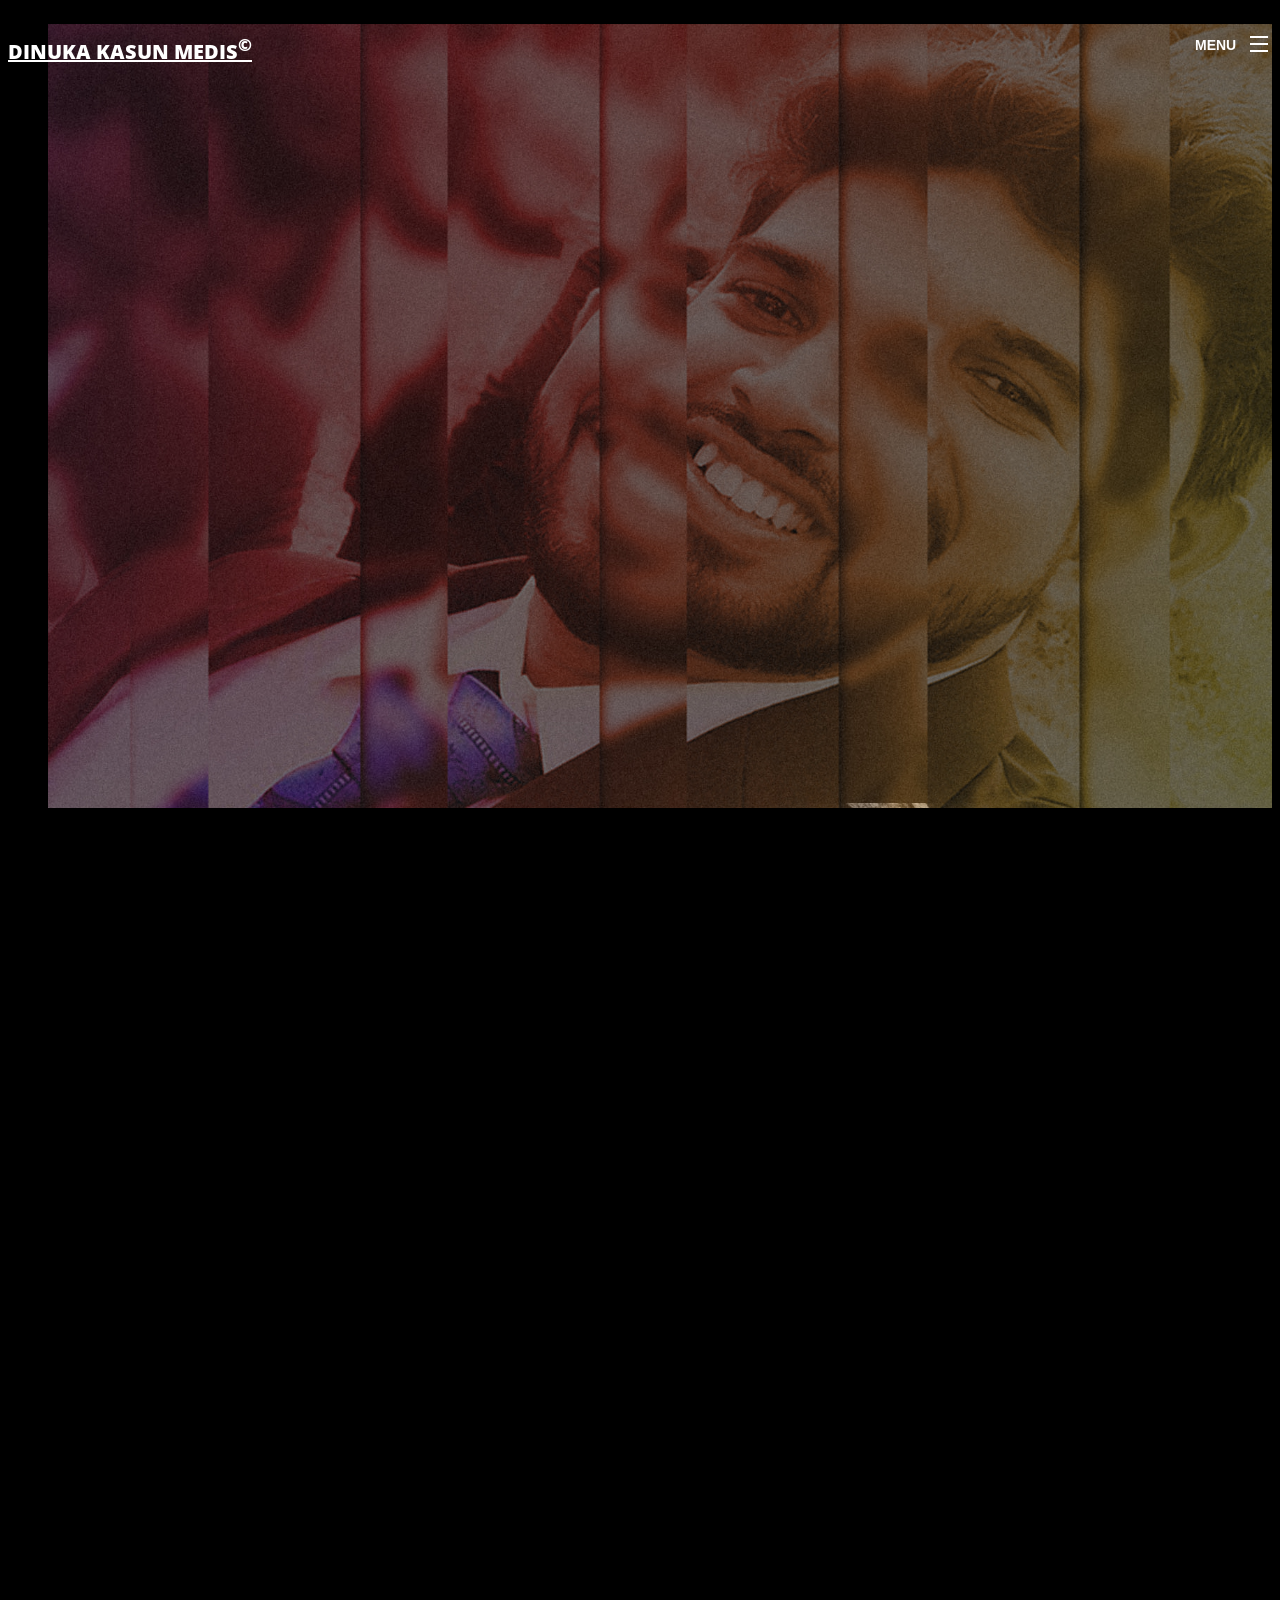
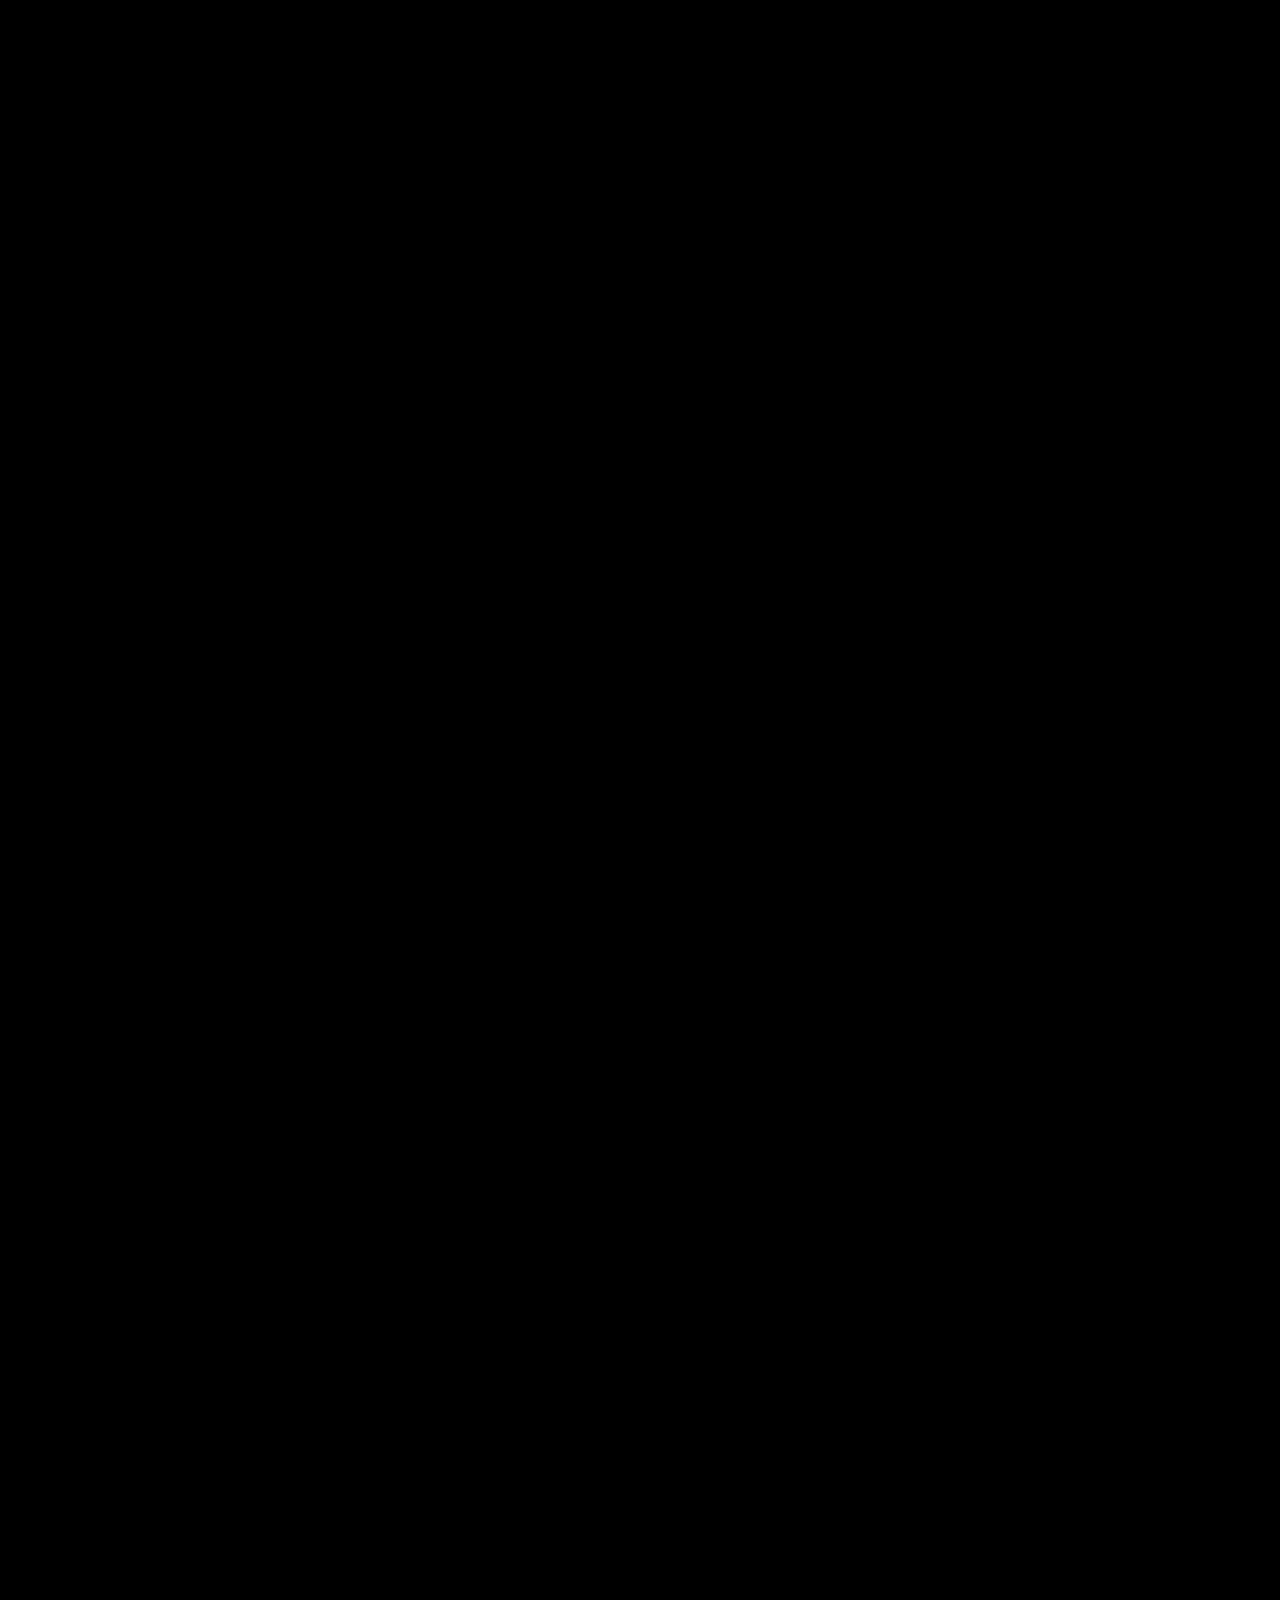
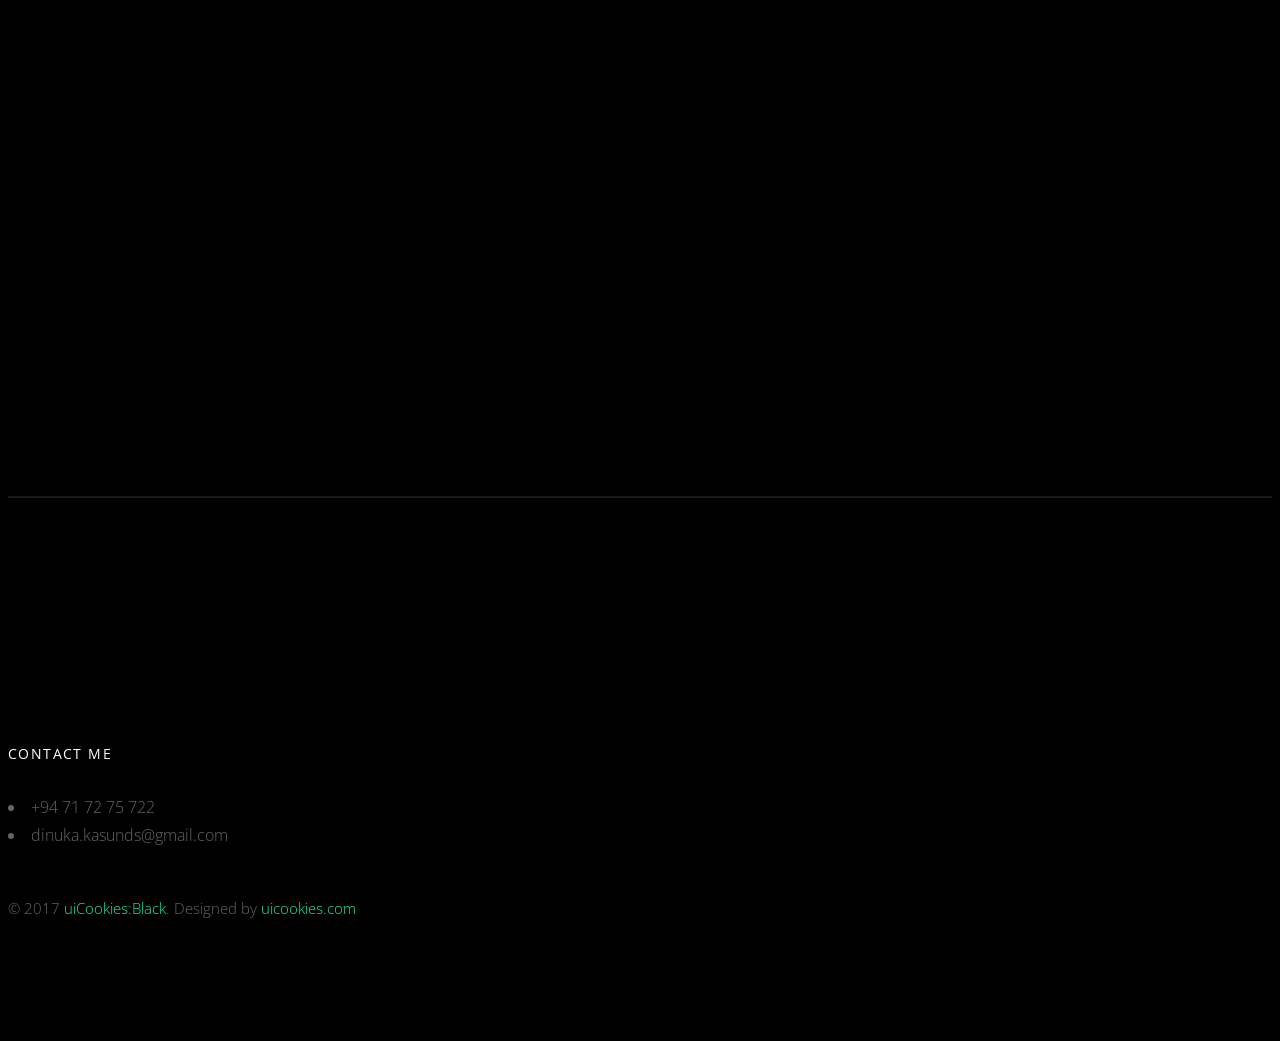
==== index.html @ a5e2e752 "init my personal web" ====
<!DOCTYPE html>

<html lang="en">
  <head>
    <meta charset="utf-8">
    <meta name="viewport" content="width=device-width, initial-scale=1">
    <title>uiCookies:Black &mdash; Free Bootstrap Theme, Free Responsive Bootstrap Website Template</title>
    <meta name="description" content="Free Bootstrap Theme by uicookies.com">
    <meta name="keywords" content="free website templates, free bootstrap themes, free template, free bootstrap, free website template">
    
    <link href="https://fonts.googleapis.com/css?family=Open+Sans:300,400" rel="stylesheet">
    <link rel="stylesheet" href="css/styles-merged.css">
    <link rel="stylesheet" href="css/style.min.css">
    <link rel="stylesheet" href="css/custom.css">

    <!--[if lt IE 9]>
      <script src="js/vendor/html5shiv.min.js"></script>
      <script src="js/vendor/respond.min.js"></script>
    <![endif]-->
  </head>
  <body>

  <!-- START: header -->
  
  <div class="probootstrap-loader"></div>

  <header role="banner" class="probootstrap-header">
    <div class="container">
        <a href="index.html" class="probootstrap-logo">DINUKA KASUN MEDIS<sup>©</sup></a>
        
        <a href="#" class="probootstrap-burger-menu visible-xs" ><i>Menu</i></a>
        <div class="mobile-menu-overlay"></div>

        <nav role="navigation" class="probootstrap-nav hidden-xs">
          <ul class="probootstrap-main-nav">
          </ul>
          <ul class="probootstrap-right-nav hidden-xs">
            <li><a href="https://www.linkedin.com/in/dinuka-kasun-medis/"><i class="icon-linkedin"></i></a></li>
            <li><a href="https://www.github.com/dinuka-kasun-medis/"><i class="icon-github"></i></a></li>
            <li><a href="https://stackoverflow.com/users/5794787/dinuka-kasun-medis"><i class="icon-stackoverflow"></i></a></li>
            <li><a href="https://twitter.com/dinuka_kasun"><i class="icon-twitter"></i></a></li>
            <li><a href="https://www.youtube.com/channel/UC24WCTBBl_tl7x002fzRTzw?view_as=subscriber"><i class="icon-youtube"></i></a></li>
            <li><a href="https://www.facebook.com/dinuka.kasun.medis"><i class="icon-facebook2"></i></a></li>
            <li><a href="https://www.instagram.com/dinukakasunmedis/"><i class="icon-instagram2"></i></a></li>
          </ul>
          <!-- <div class="extra-text visible-xs"> 
            <a href="#" class="probootstrap-burger-menu"><i>Menu</i></a>
            <h5>Address</h5>
            <p>198 West 21th Street, Suite 721 New York NY 10016</p>
            <h5>Connect</h5>
            <ul class="social-buttons">
              <li><a href="#"><i class="icon-twitter"></i></a></li>
              <li><a href="#"><i class="icon-facebook2"></i></a></li>
              <li><a href="#"><i class="icon-instagram2"></i></a></li>
            </ul>
          </div> -->
        </nav>
    </div>
  </header>
  <!-- END: header -->
  <section class="probootstrap-slider flexslider">
    <ul class="slides">
      <li style="background-image: url(img/slider_3.jpg);">
        <div class="container">
          <div class="row">
            <div class="col-md-12 text-center">
              <div class="slides-text probootstrap-animate">
                <h2>Dinuka Kasun Medis</h2>
                <h4>Simple | Smart | Programmer | Developer | Fast Learner | Tech Lover | Designer | Mobile Photographer | Video Editor</h4>
              </div>
            </div>
          </div>
        </div>
      </li>
    </ul>
  </section>
  <!-- END: slider  -->

  <section class="probootstrap-section">
    <div class="container">
      <div class="row">
        <div class="col-md-4">
          <div class="service left-icon probootstrap-animate">

            <div class="icon">
              <i class="icon-laptop3"></i>
            </div>
            <div class="text">
              <h3 class="heading">Web Developer </h3>
              <p>Angular | PHP | Django </p>
              <!-- <p><a href="single-page.html">Learn more</a></p> -->
            </div>

          </div>
        </div>
        <div class="col-md-4">
          <div class="service left-icon probootstrap-animate">
            <div class="icon">
              <i class="icon-video"></i>
            </div>
            <div class="text">
              <h3 class="heading">Video Content Creator</h3>
              <p>YouTube content creator</p>
              <!-- <p><a href="single-page.html">Learn more</a></p> -->
            </div>
          </div>
        </div>
        <div class="col-md-4">
          <div class="service left-icon probootstrap-animate">
            <div class="icon">
              <i class="icon-code"></i>
            </div>
            <div class="text">
              <h3 class="heading">JAVA Programmer</h3>
              <p><h5>INSTITUTE OF JAVA AND SOFTWARE ENGINEERING, PANADURA (2016)</h5>
                <h5>Associate JAVA Developer (OCPJP) (USA)</h5></p>
              <!-- <p><a href="single-page.html">Learn more</a></p> -->
            </div>
          </div>
        </div>
      </div>
    </div>
  </section>
  <!-- END section -->

  <div class="probootstrap-section">
    <div class="container">
      <div class="row">
        <div class="col-md-6 probootstrap-animate" data-animate-effect="fadeInLeft">

          <div class="panel-group probootstrap-panel" id="accordion" role="tablist" aria-multiselectable="true">
            <div class="panel panel-default">
              <div class="panel-heading" role="tab" id="headingOne">
                <h3 class="panel-title">
                  <a role="button" data-toggle="collapse" data-parent="#accordion" href="#collapseOne" aria-expanded="true" aria-controls="collapseOne">

                    Educational Qualifications
                  </a>
                </h3>
              </div>
              <div id="collapseOne" class="panel-collapse collapse in" role="tabpanel" aria-labelledby="headingOne">
                <div class="panel-body">
                  <p>
                    <h3>UNIVERSITY OF COLOMBO SCHOOL OF COMPUTING</h3>
                    <h5>UNDERGRADUATE BACHELOR OF SCIENCE IN COMPUTER SCIENCE</h5>
                    <h6>Expected Graduation Year - 2019</h6>
                    </br>

                    <h3>D.S. SENANAYAKE COLLEGE COLOMBO 07</h3>
                    <h5>GCE ADVANCED LEVEL 2015 Physical Science Stream</h5>
                    <h6>Colombo District - 2B 1C</h6>
                    </br>
                  </p>

                  
                </div>
              </div>
            </div>
            <div class="panel panel-default">
              <div class="panel-heading" role="tab" id="headingTwo">
                <h3 class="panel-title">
                  <a class="collapsed" role="button" data-toggle="collapse" data-parent="#accordion" href="#collapseTwo" aria-expanded="false" aria-controls="collapseTwo">
                      Profesional Qualifications
                  </a>
                </h3>
              </div>
              <div id="collapseTwo" class="panel-collapse collapse" role="tabpanel" aria-labelledby="headingTwo">
                <div class="panel-body">
                    <p>
                        <h3>INSTITUTE OF JAVA AND SOFTWARE ENGINEERING, PANADURA (2016)</h3>
                        <h5>Associate JAVA Developer (OCPJP) (USA)</h5>
                        <h6></h6>
                        </br>
    
                        <h3>INSTITUTE OF HUMAN RESOURCES ADVANCEMENT</h3>
                        <h5>UNIVERSITY OF COLOMBO (2016)</h5>
                        <h6>Certificate Course in Spoken English </h6>
                        </br>
                      </p>
                  
                </div>
              </div>
            </div>
            <div class="panel panel-default">
              <div class="panel-heading" role="tab" id="headingThree">
                <h3 class="panel-title">
                  <a class="collapsed" role="button" data-toggle="collapse" data-parent="#accordion" href="#collapseThree" aria-expanded="false" aria-controls="collapseThree">
                    Work Experince
                  </a>
                </h3>
              </div>
              <div id="collapseThree" class="panel-collapse collapse" role="tabpanel" aria-labelledby="headingThree">
                <div class="panel-body">
                  <p>
                      <h3>SOFTWARE ENGINEER INTERN</h3>
                      <h5>Lanka Solution(pvt)ltd</h5>
                      <h6>From August 2019  to  February 2020</h6>
                      </br>
                       
                    </p>
                </div>
              </div>
            </div>
          </div>
          <!-- END panel-group -->
        </div>
        <div class="col-md-6 probootstrap-animate" data-animate-effect="fadeInRight">

          <figure>
            <div class="probootstrap-video">
              <img src="img/slider_2.jpg" alt="dinuka kasun medis" class="img-responsive img-border">
            </div>
          </figure>

        </div>
      </div>
    </div>
  </div>
  <!-- END section -->
  
  
  <div class="container">
    <div class="probootstrap-cta probootstrap-animate">
      <h2 class="mb20">For more details...</h2>
      <p>Here is my LinkedIn profile.</p>
      <p><a href="https://www.linkedin.com/in/dinuka-kasun-medis/" role="button" class="btn btn-primary">LinkedIn</a></p>
    </div>
  </div>

  <!-- END section cta -->

  <!-- <section class="probootstrap-section">
    <div class="container">
      <div class="row">
        <div class="col-md-12 section-heading probootstrap-animate">
          <h2>The Projects</h2>
        </div>
      </div>
      <div class="row">
        <div class="col-md-4 probootstrap-animate">
          <div class="probootstrap-card">
            <div class="probootstrap-card-media">
              <a href="single-page.html"><img src="img/slider_1.jpg" class="img-responsive img-border" alt="Free HTML5 Template by uicookies.com"></a>
            </div>
            <div class="probootstrap-card-text">
              <h2 class="probootstrap-card-heading mb0">A Clever Bike</h2>
              <p class="category">Design &amp; Model</p>
              <p>Far far away, behind the word mountains, far from the countries Vokalia and Consonantia, there live the blind texts. Separated they live in Bookmarksgrove right at the coast of the Semantics, a large language ocean.</p>
              <p><a href="single-page.html">View details</a></p>
            </div>
          </div>
        </div>
        <div class="col-md-4 probootstrap-animate">
          <div class="probootstrap-card">
            <div class="probootstrap-card-media">
              <a href="single-page.html"><img src="img/slider_2.jpg" class="img-responsive img-border" alt="Free HTML5 Template by uicookies.com"></a>
            </div>
            <div class="probootstrap-card-text">
              <h2 class="probootstrap-card-heading mb0">Sleek Spaker</h2>
              <p class="category">Design</p>
              <p>Far far away, behind the word mountains, far from the countries Vokalia and Consonantia, there live the blind texts. Separated they live in Bookmarksgrove right at the coast of the Semantics, a large language ocean.</p>
              <p><a href="single-page.html">View details</a></p>
            </div>
          </div>
        </div>
        <div class="col-md-4 probootstrap-animate">
          <div class="probootstrap-card">
            <div class="probootstrap-card-media">
              <a href="single-page.html"><img src="img/slider_3.jpg" class="img-responsive img-border" alt="Free HTML5 Template by uicookies.com"></a>
            </div>
            <div class="probootstrap-card-text">
              <h2 class="probootstrap-card-heading mb0">Black Person</h2>
              <p class="category">Photography</p>
              <p>Far far away, behind the word mountains, far from the countries Vokalia and Consonantia, there live the blind texts. Separated they live in Bookmarksgrove right at the coast of the Semantics, a large language ocean.</p>
              <p><a href="single-page.html">View details</a></p>
            </div>
          </div>
        </div>
      </div>
    </div>
  </section> -->
  <!-- END section -->
  

  <footer class="probootstrap-footer probootstrap-bg">
    <div class="container">
      <div class="row mb60">
        <div class="col-md-3">
          <div class="probootstrap-footer-widget">
            <h4 class="heading">Contact Me</h4>
            <li><a href="#"><i class="icon-mobile"></i></a>    +94 71 72 75 722</li>
            <li><a href="dinuka.kasunds@gmail.com"><i class="icon-email"></i></a>    dinuka.kasunds@gmail.com</li>
          </div> 
        </div>
    
      </div>
      <div class="row copyright">
        <div class="col-md-6">
          <div class="probootstrap-footer-widget">
            <p>&copy; 2017 <a href="https://uicookies.com/">uiCookies:Black</a>. Designed by <a href="https://uicookies.com/">uicookies.com</a></p>
          </div>
        </div>
        <div class="col-md-6">
          <div class="probootstrap-footer-widget right">
            <ul class="probootstrap-social">
                <li><a href="https://www.linkedin.com/in/dinuka-kasun-medis/"><i class="icon-linkedin"></i></a></li>
                <li><a href="https://www.github.com/dinuka-kasun-medis/"><i class="icon-github"></i></a></li>
                <li><a href="https://stackoverflow.com/users/5794787/dinuka-kasun-medis"><i class="icon-stackoverflow"></i></a></li>
                <li><a href="https://twitter.com/dinuka_kasun"><i class="icon-twitter"></i></a></li>
                <li><a href="https://www.youtube.com/channel/UC24WCTBBl_tl7x002fzRTzw?view_as=subscriber"><i class="icon-youtube"></i></a></li>
                <li><a href="https://www.facebook.com/dinuka.kasun.medis"><i class="icon-facebook2"></i></a></li>
                <li><a href="https://www.instagram.com/dinukakasunmedis/"><i class="icon-instagram2"></i></a></li>
            </ul>
          </div>
        </div>
      </div>
    </div>
  </footer>

  <div class="gototop js-top">
    <a href="#" class="js-gotop"><i class="icon-chevron-thin-up"></i></a>
  </div>
  <script src="js/scripts.min.js"></script>
  <script src="js/main.min.js"></script>
  <script src="js/custom.js"></script>

  
  </body>
</html>
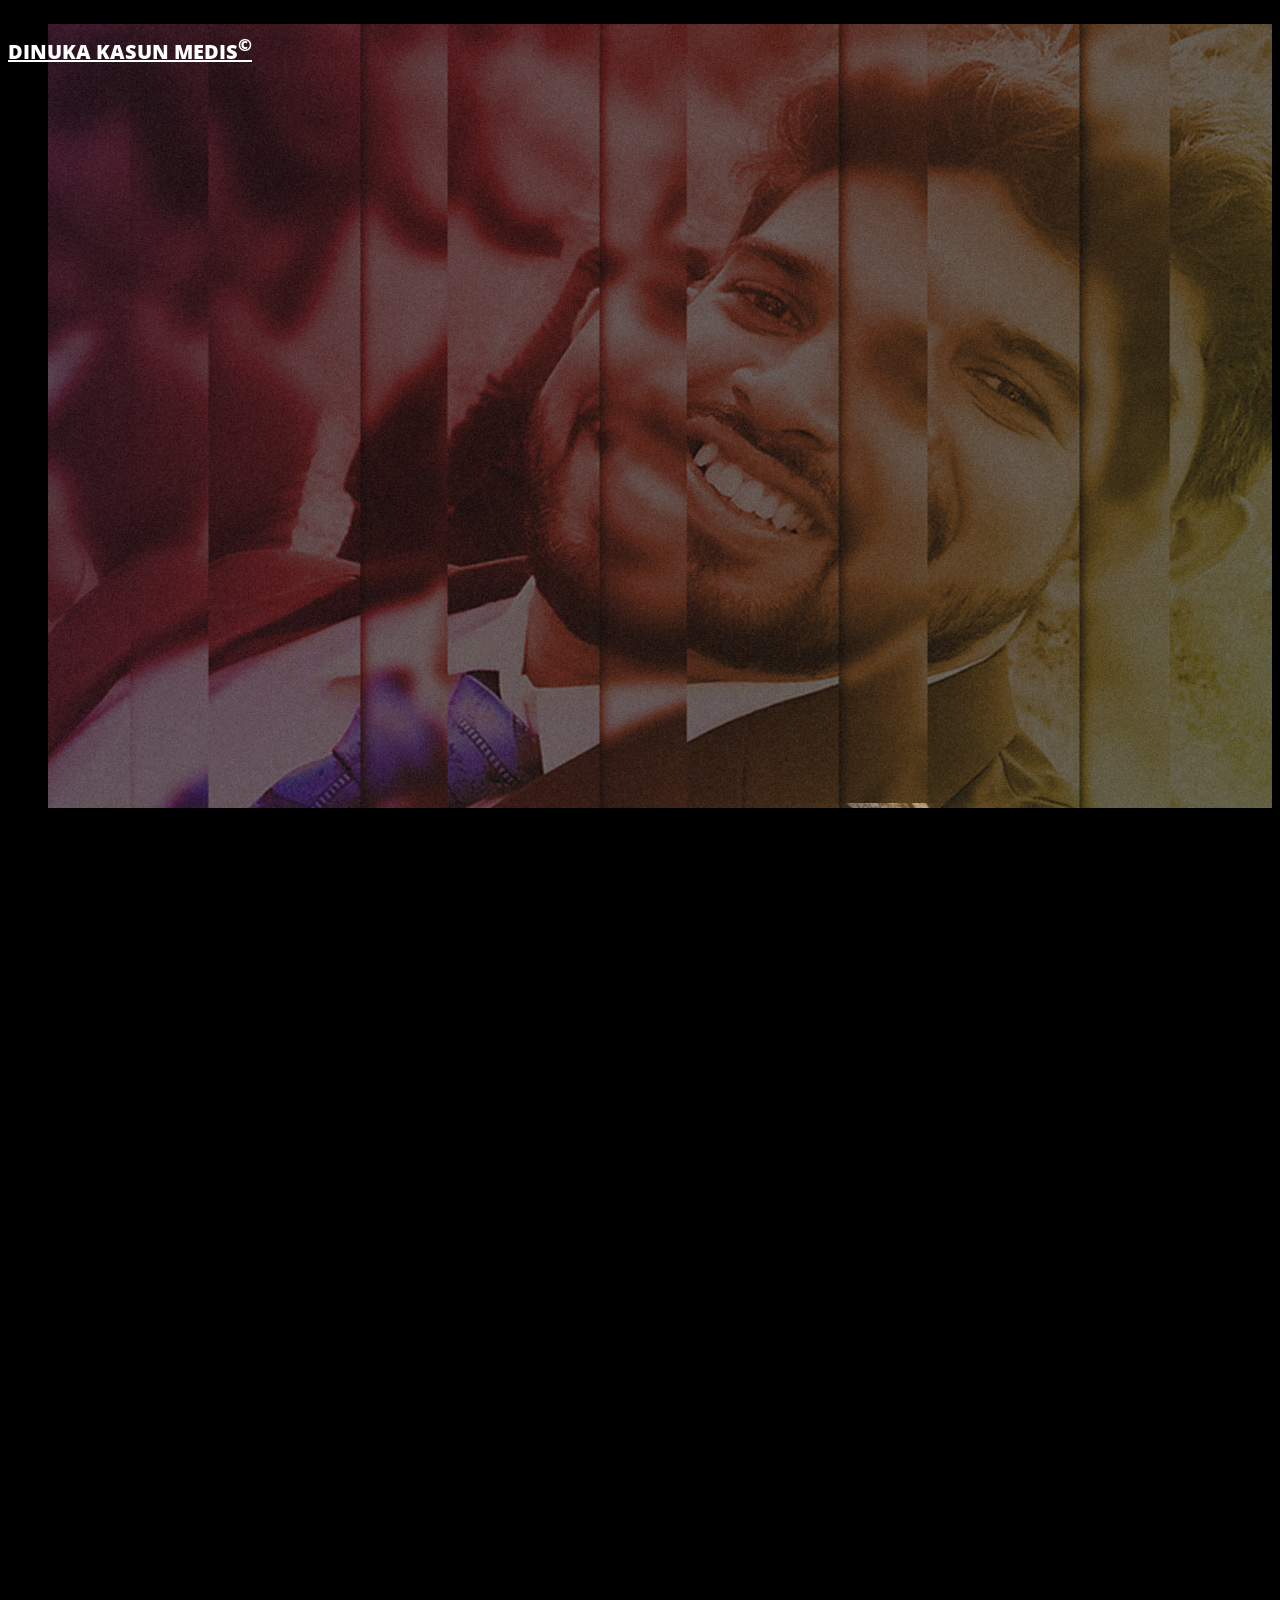
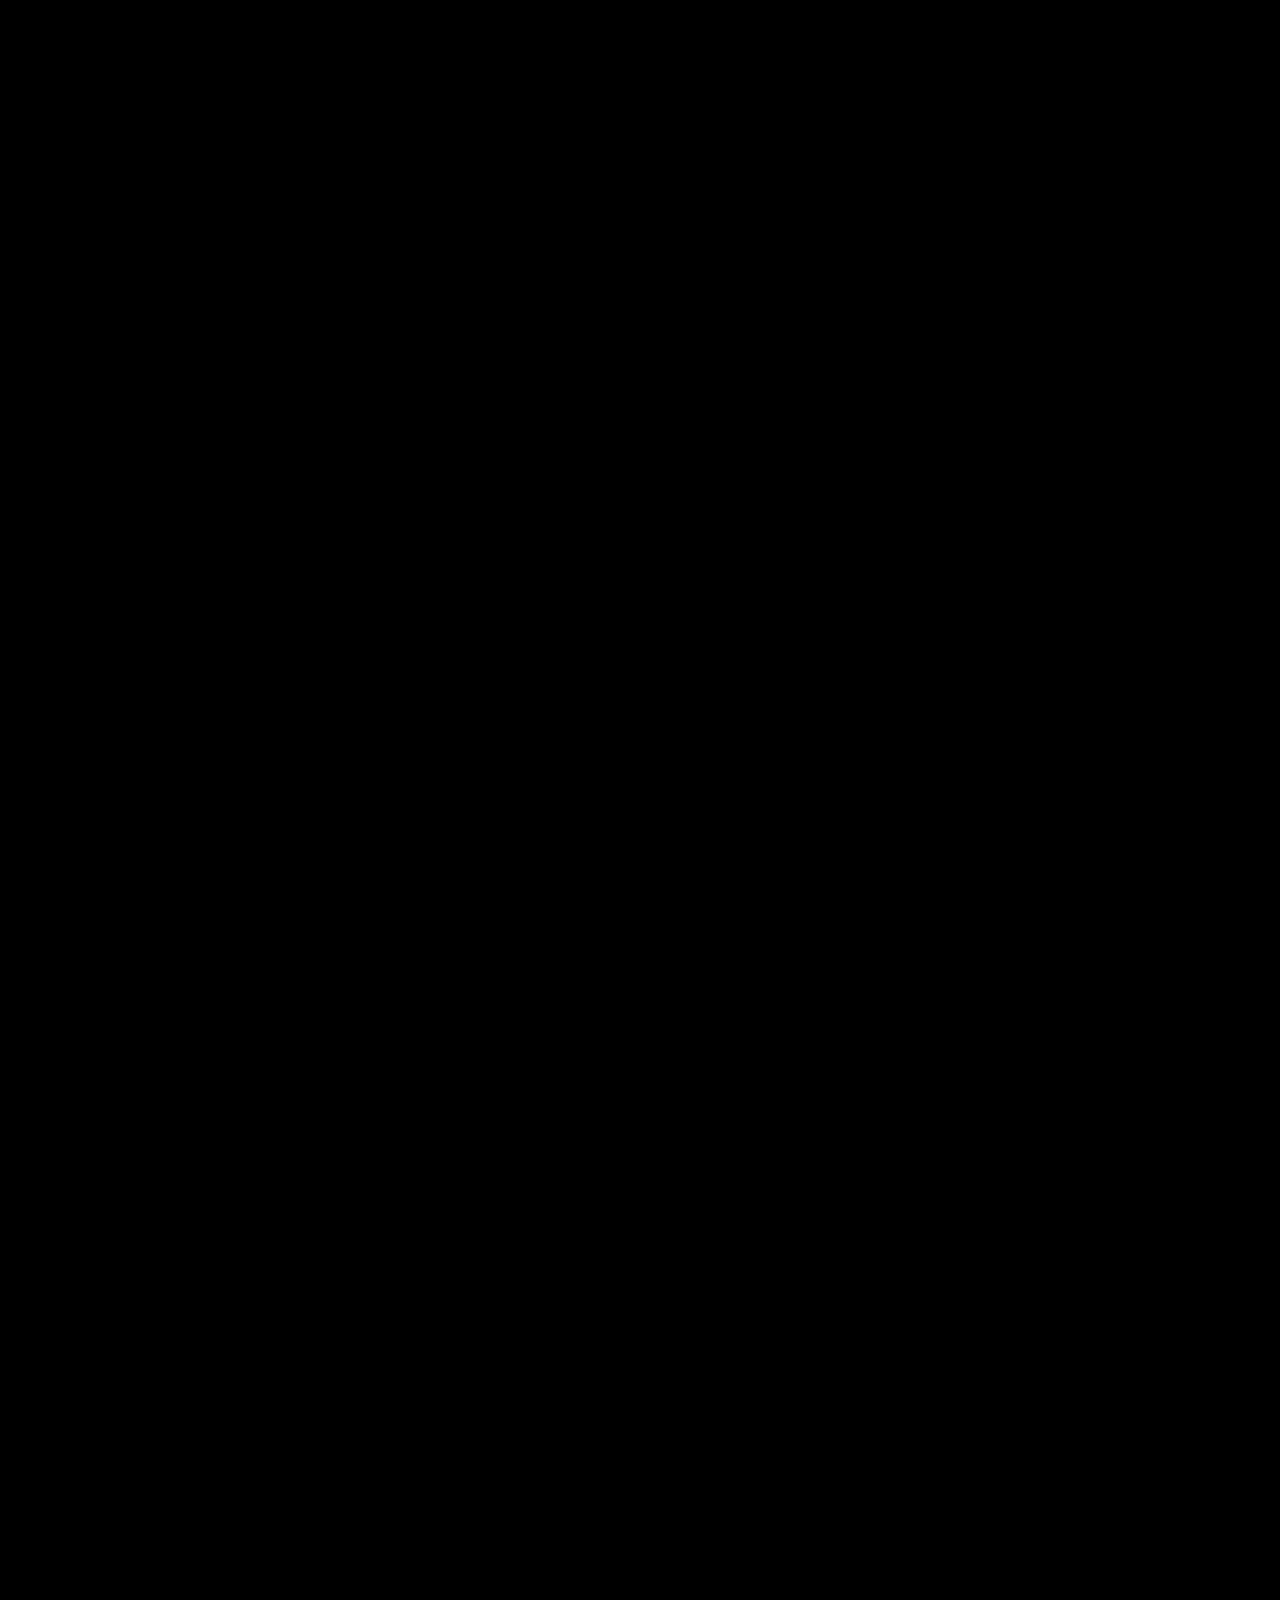
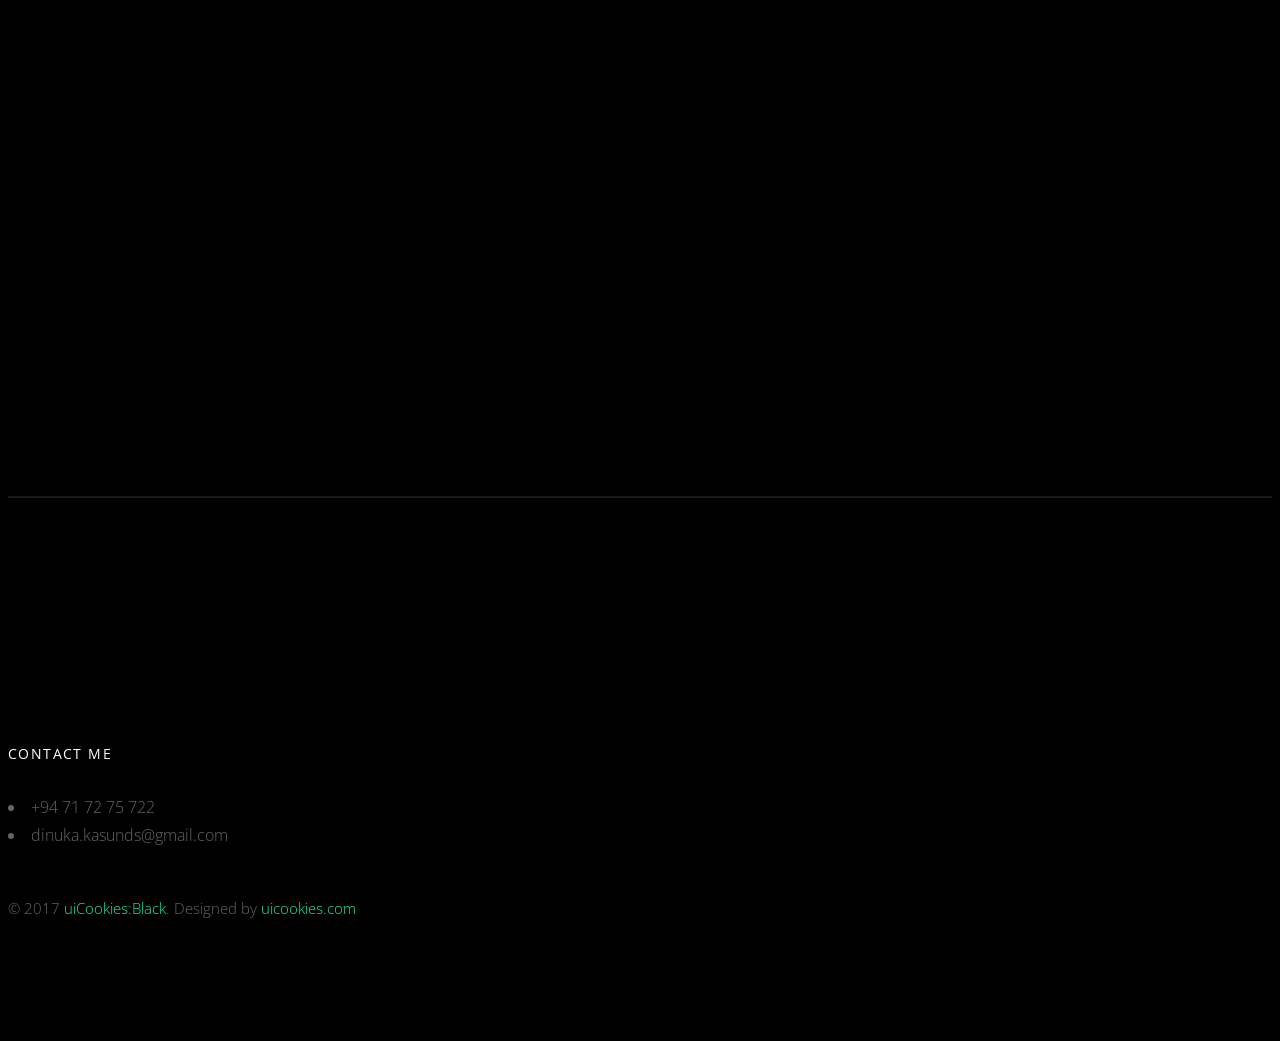
==== commit fb3296cd: "meta data meta data" ====
--- a/index.html
+++ b/index.html
@@ -4,9 +4,9 @@
   <head>
     <meta charset="utf-8">
     <meta name="viewport" content="width=device-width, initial-scale=1">
-    <title>uiCookies:Black &mdash; Free Bootstrap Theme, Free Responsive Bootstrap Website Template</title>
-    <meta name="description" content="Free Bootstrap Theme by uicookies.com">
-    <meta name="keywords" content="free website templates, free bootstrap themes, free template, free bootstrap, free website template">
+    <title>dinuka kasun medis &mdash; </title>
+    <meta name="description" content="dinuka kasun medis">
+    <meta name="keywords" content="dinuka, kasun, medis">
     
     <link href="https://fonts.googleapis.com/css?family=Open+Sans:300,400" rel="stylesheet">
     <link rel="stylesheet" href="css/styles-merged.css">
@@ -28,7 +28,7 @@
     <div class="container">
         <a href="index.html" class="probootstrap-logo">DINUKA KASUN MEDIS<sup>©</sup></a>
         
-        <a href="#" class="probootstrap-burger-menu visible-xs" ><i>Menu</i></a>
+        <!-- <a href="#" class="probootstrap-burger-menu visible-xs" ><i>Menu</i></a> -->
         <div class="mobile-menu-overlay"></div>
 
         <nav role="navigation" class="probootstrap-nav hidden-xs">
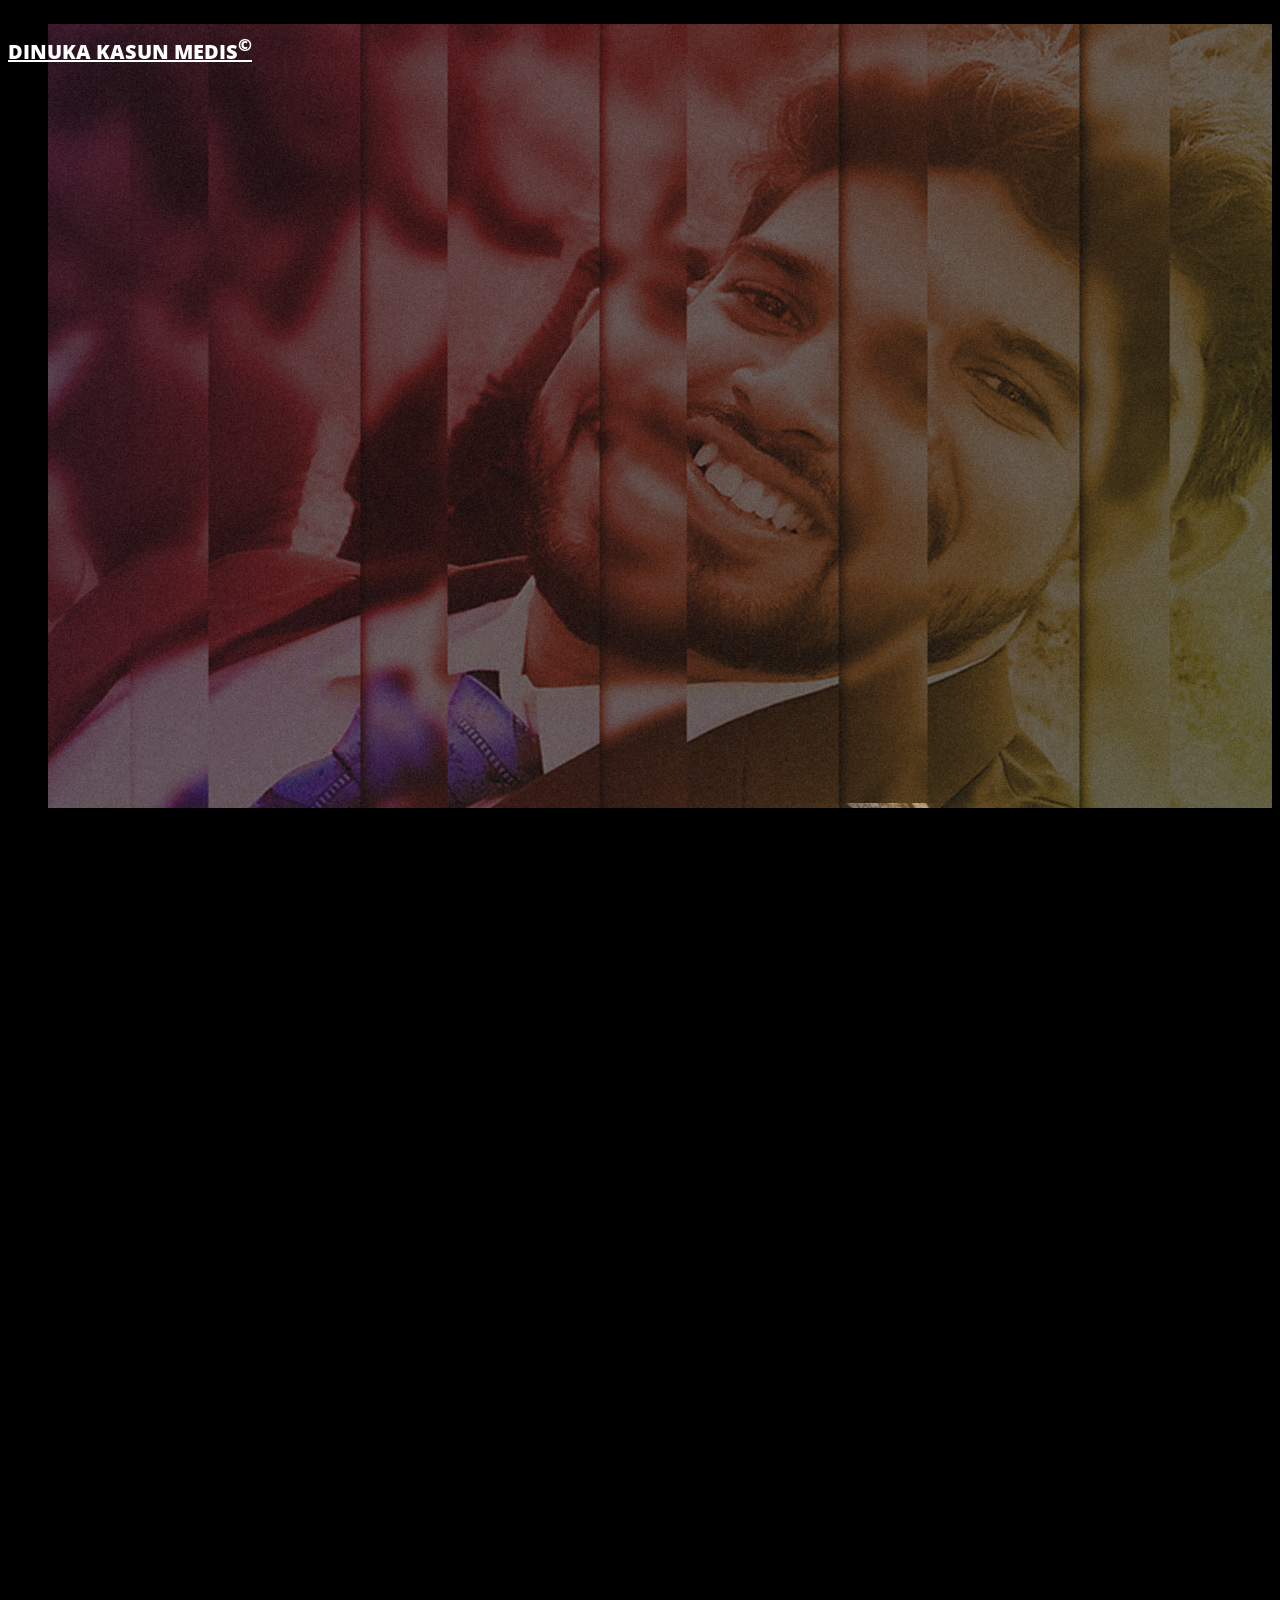
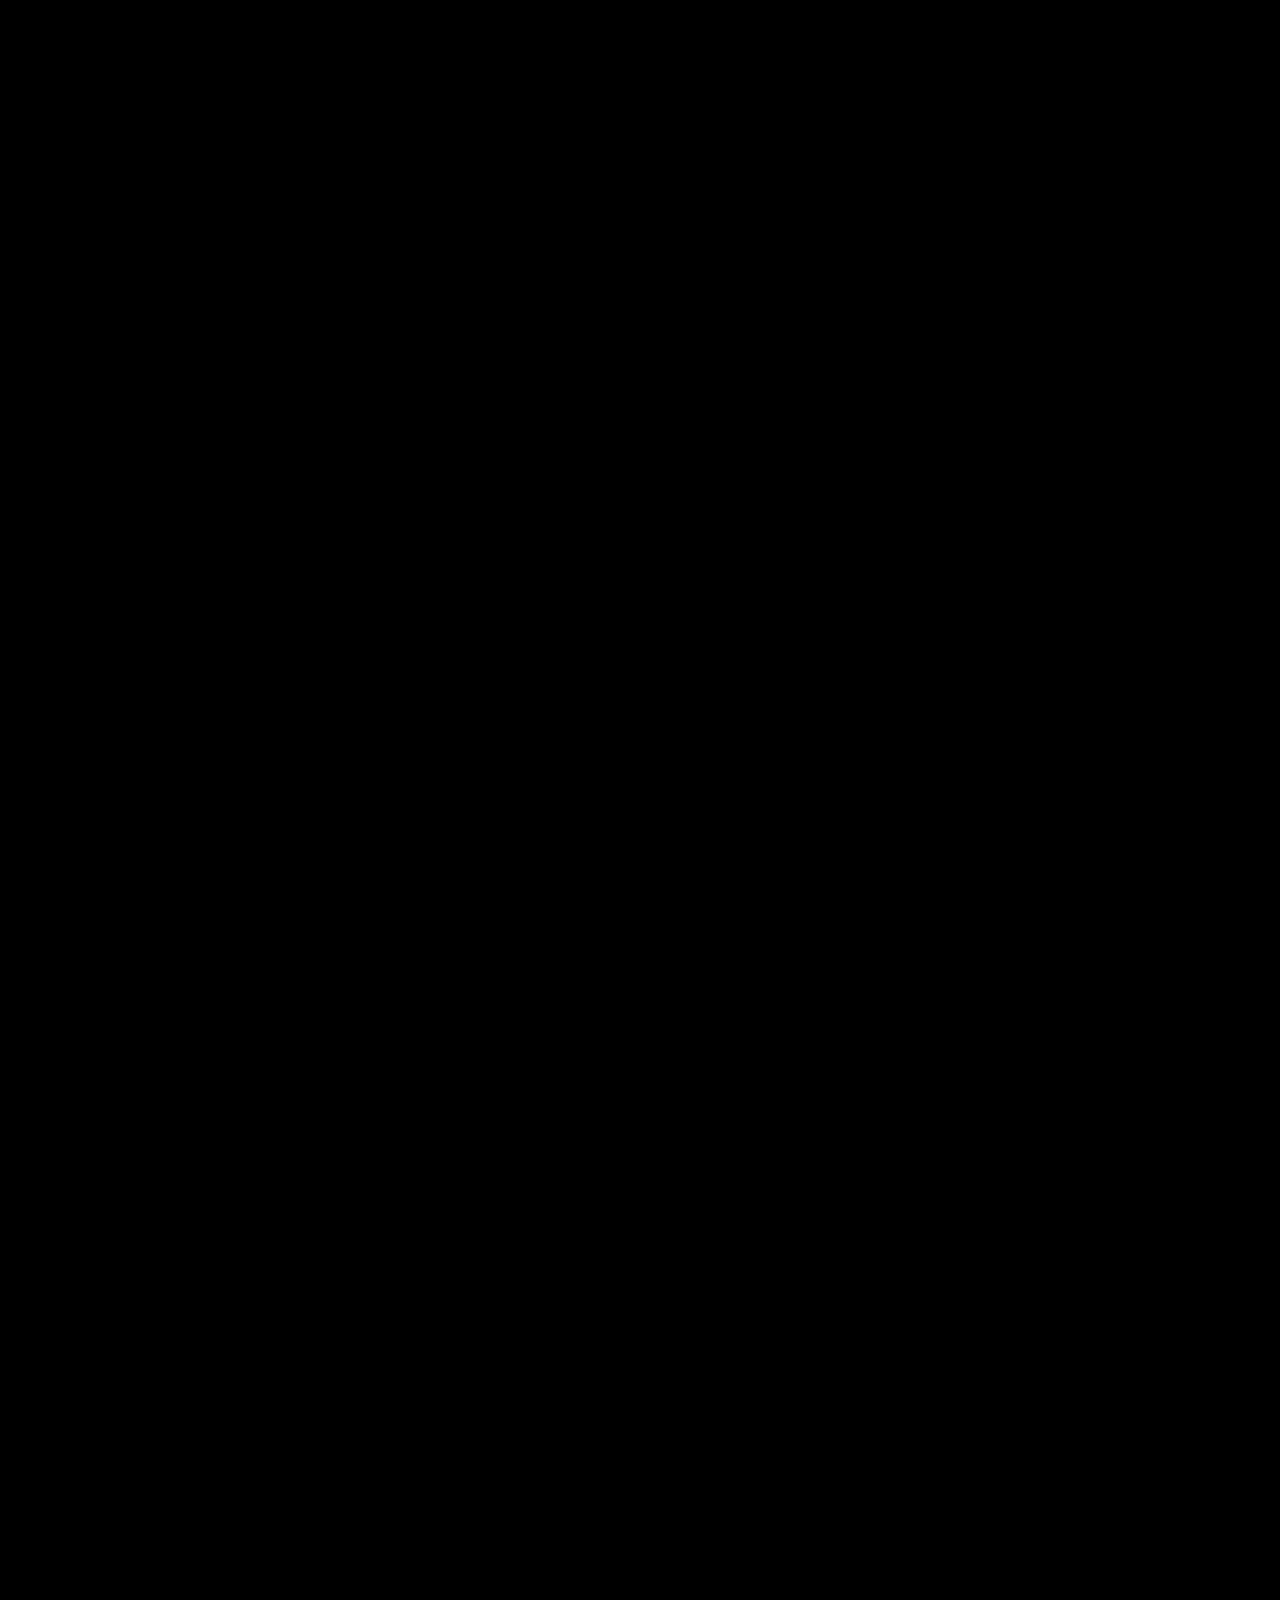
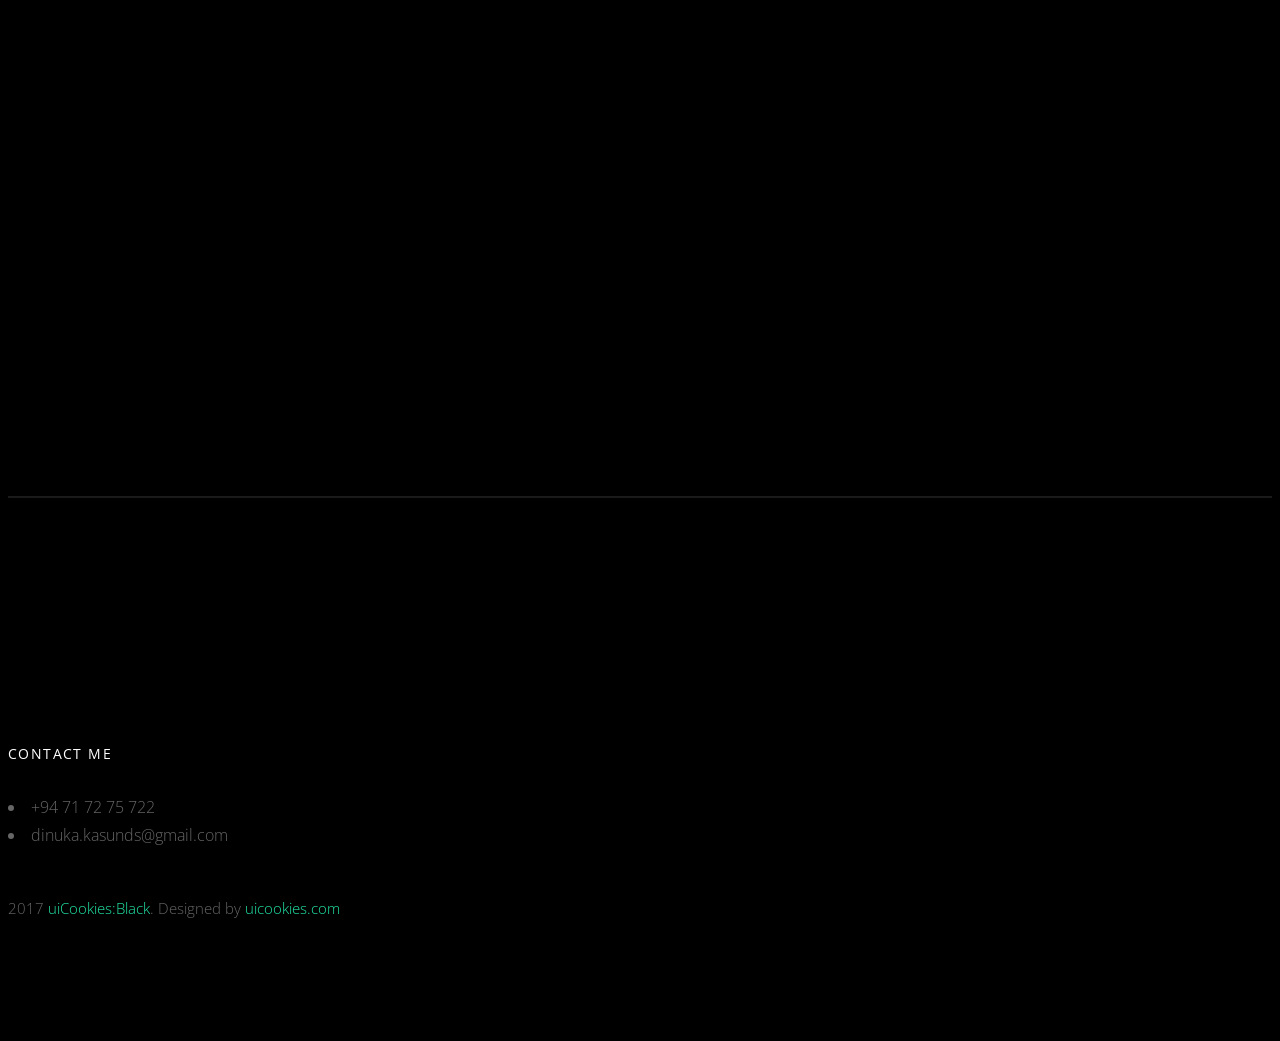
==== commit d652177f: "update" ====
--- a/index.html
+++ b/index.html
@@ -297,7 +297,7 @@
       <div class="row copyright">
         <div class="col-md-6">
           <div class="probootstrap-footer-widget">
-            <p>&copy; 2017 <a href="https://uicookies.com/">uiCookies:Black</a>. Designed by <a href="https://uicookies.com/">uicookies.com</a></p>
+            <p> 2017 <a href="https://uicookies.com/">uiCookies:Black</a>. Designed by <a href="https://uicookies.com/">uicookies.com</a></p>
           </div>
         </div>
         <div class="col-md-6">
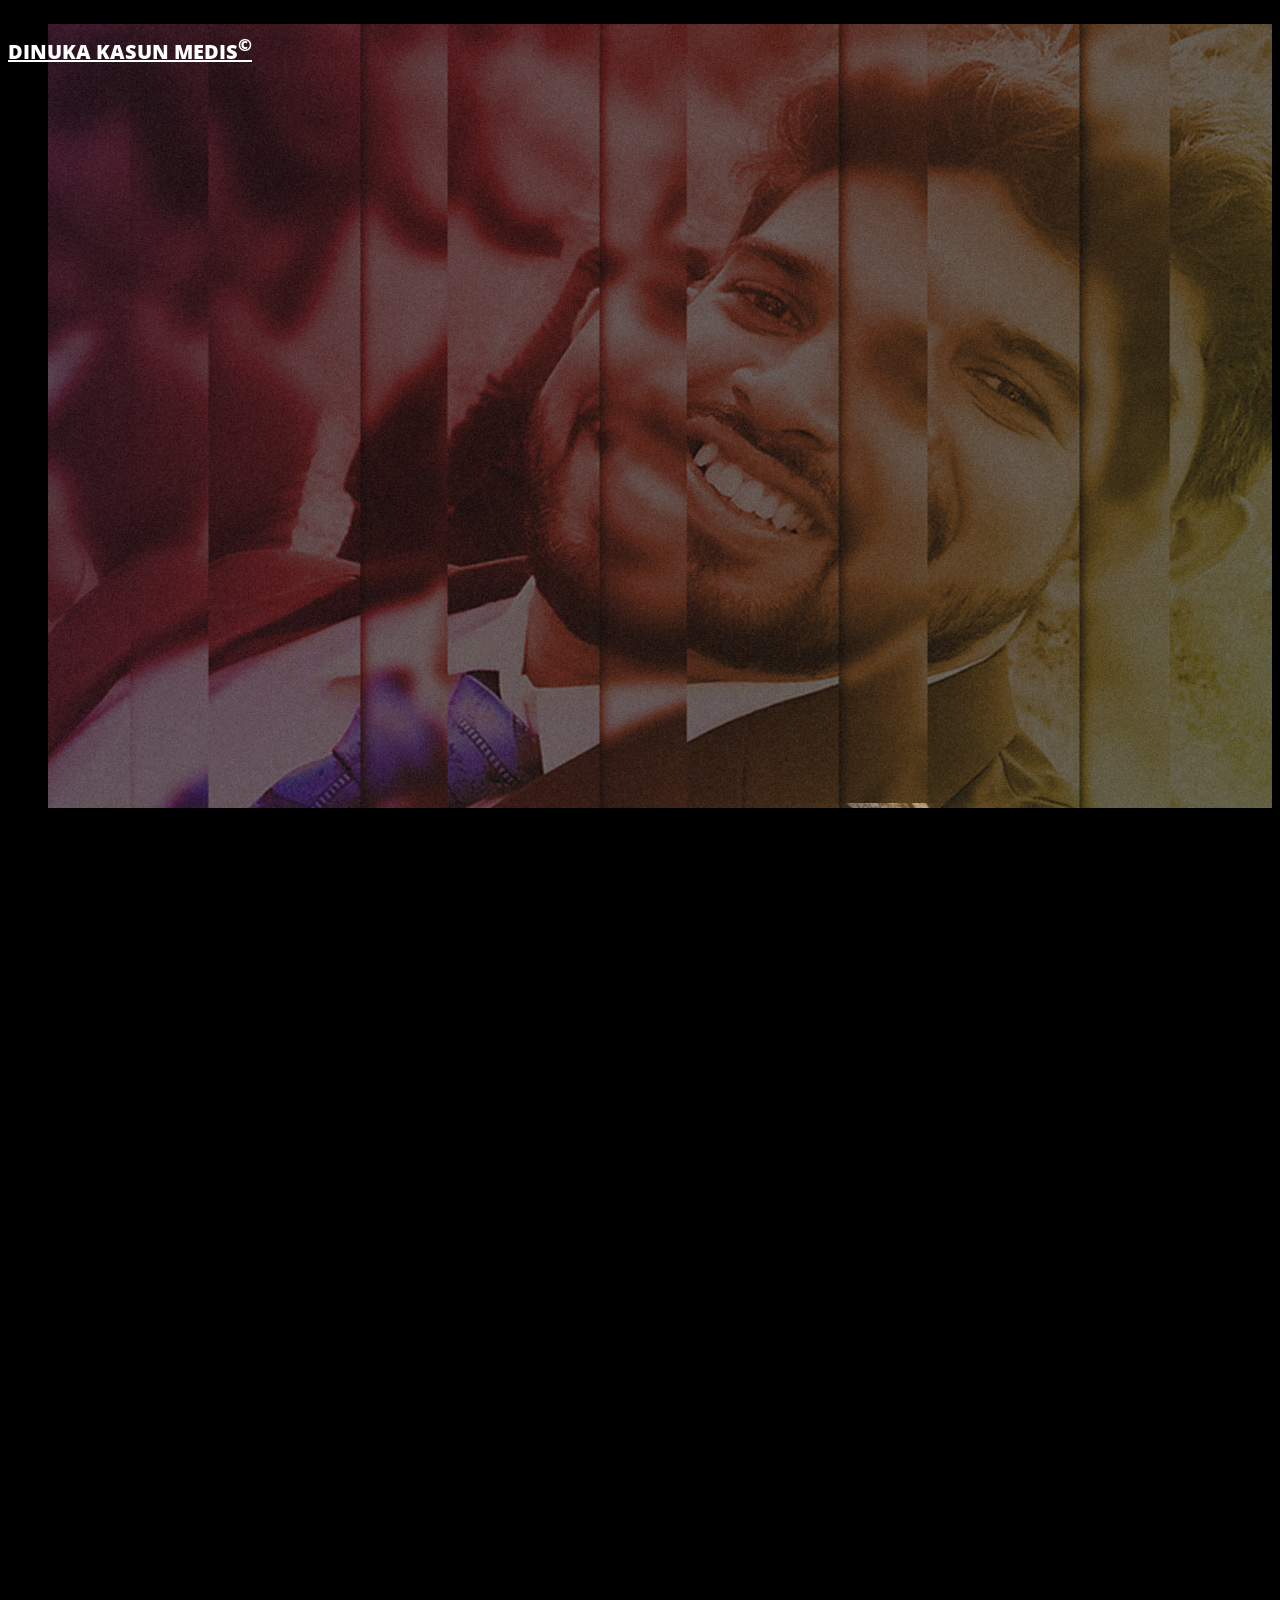
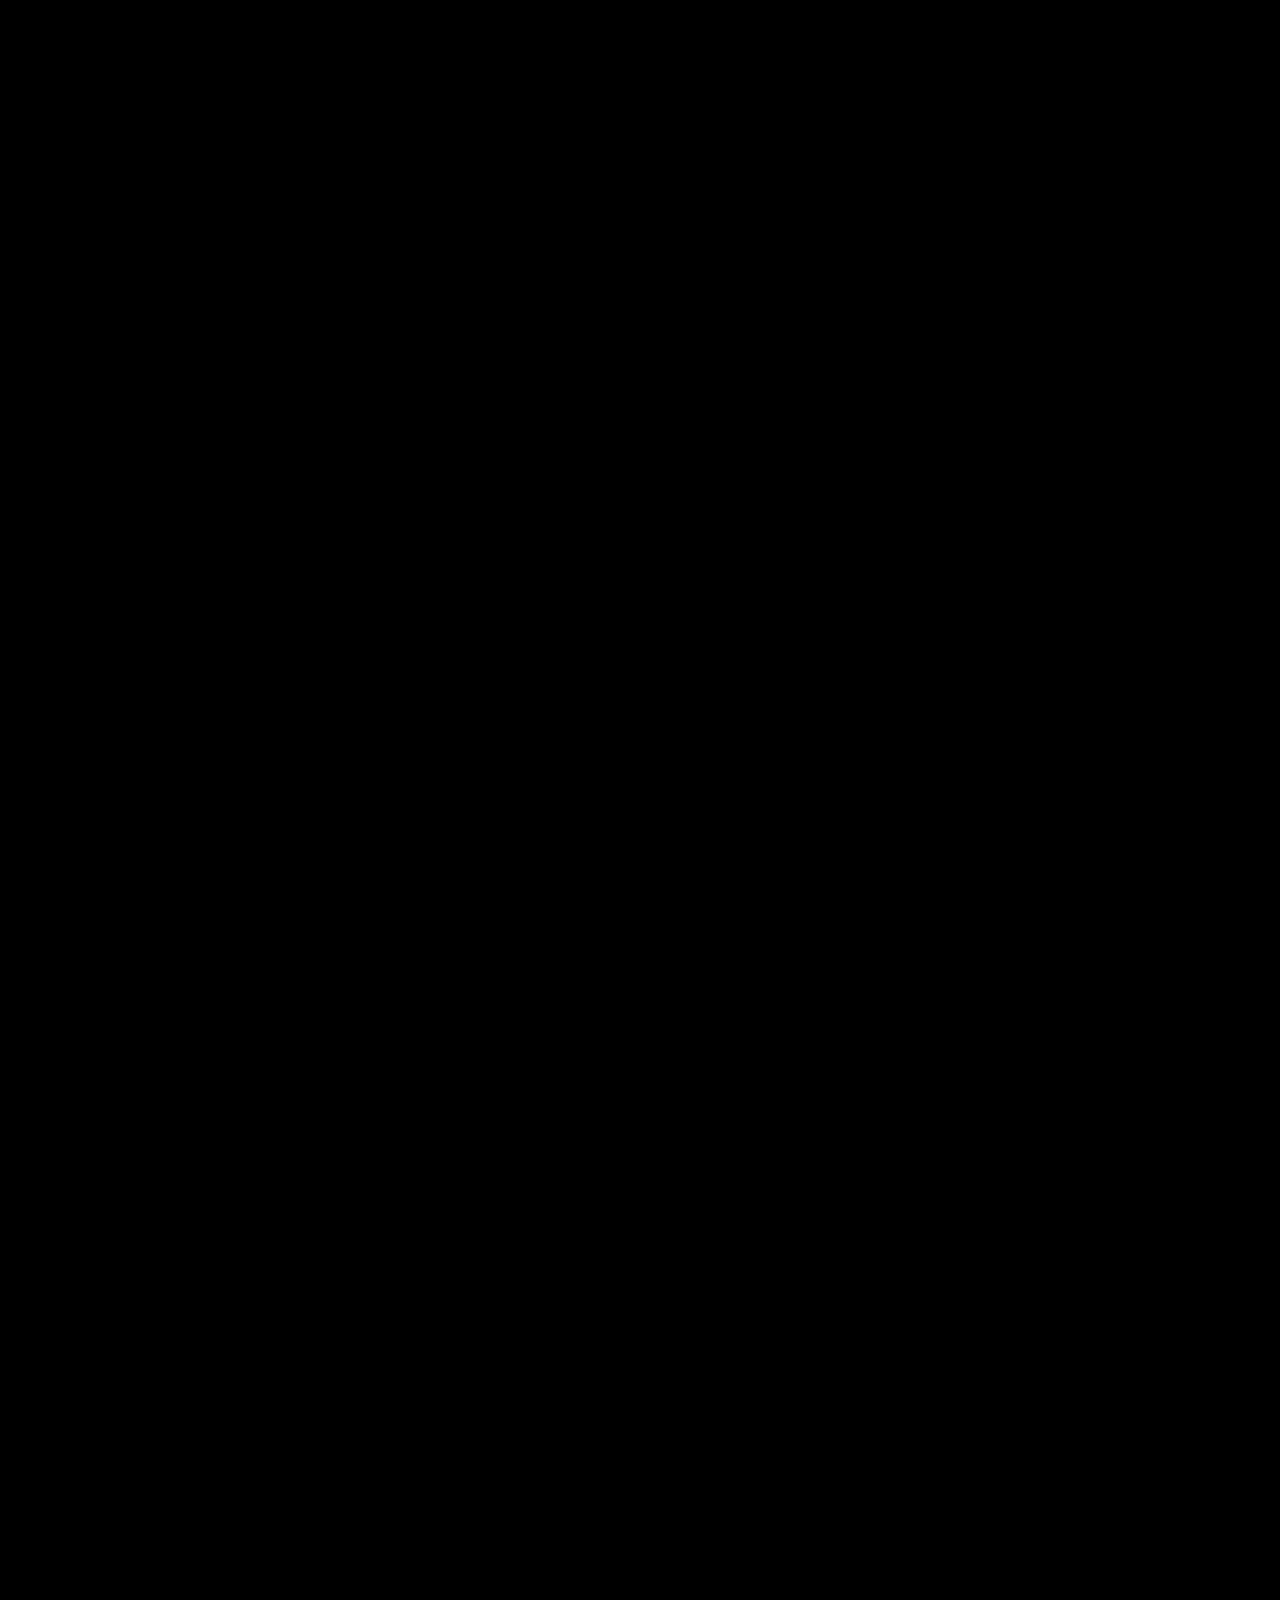
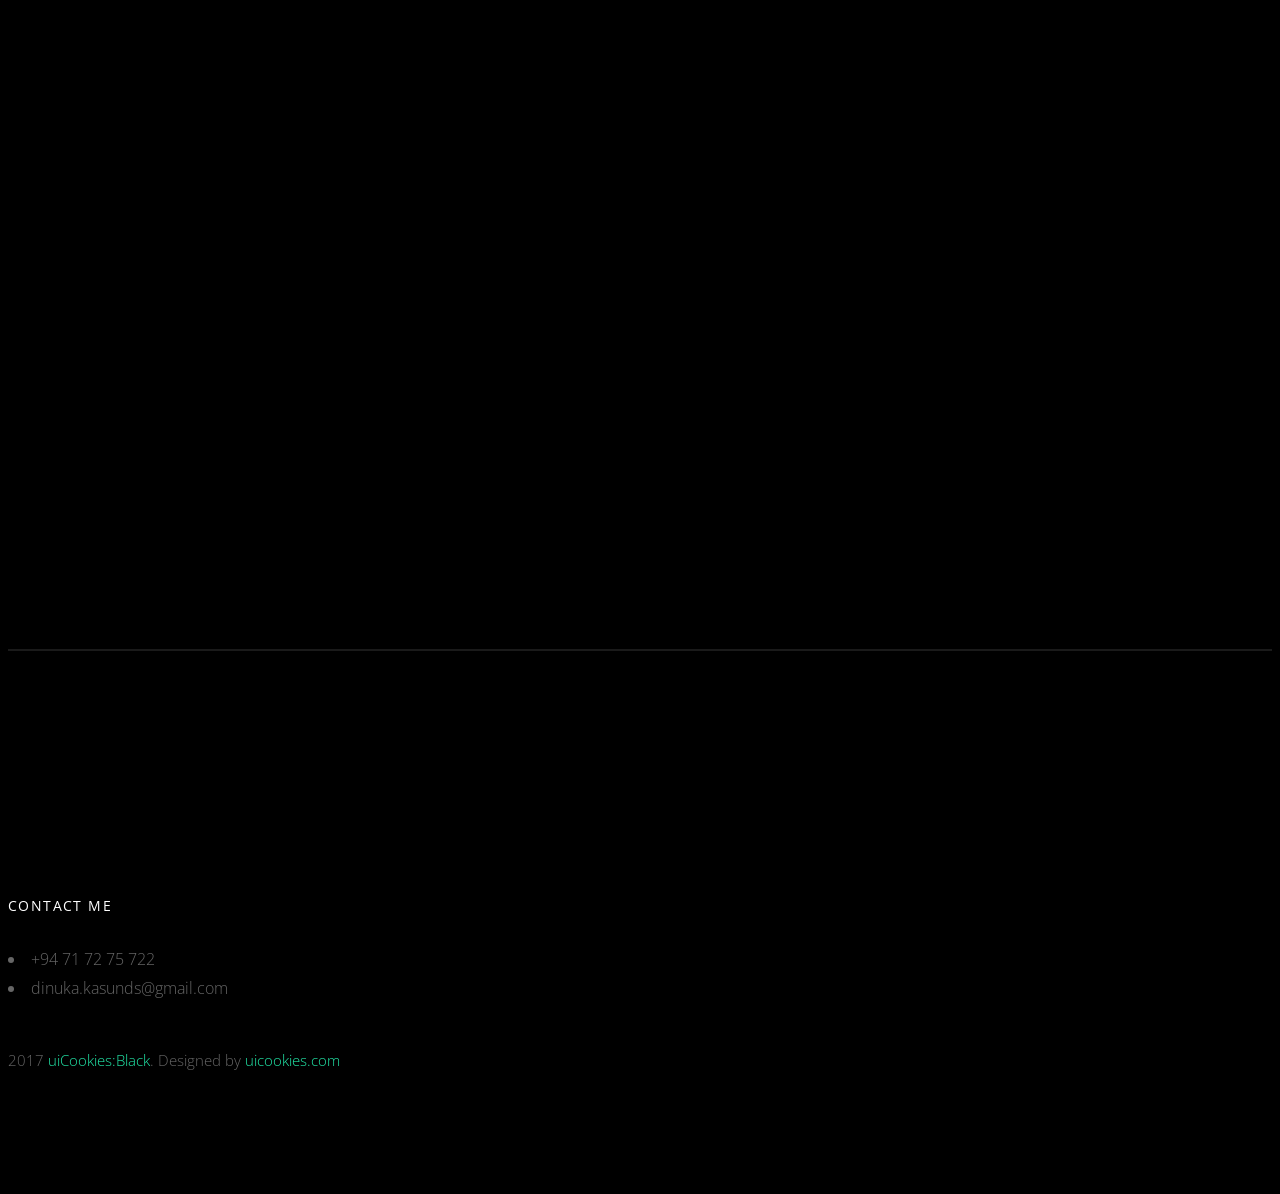
==== commit 8c65d88a: "update details" ====
--- a/index.html
+++ b/index.html
@@ -43,17 +43,6 @@
             <li><a href="https://www.facebook.com/dinuka.kasun.medis"><i class="icon-facebook2"></i></a></li>
             <li><a href="https://www.instagram.com/dinukakasunmedis/"><i class="icon-instagram2"></i></a></li>
           </ul>
-          <!-- <div class="extra-text visible-xs"> 
-            <a href="#" class="probootstrap-burger-menu"><i>Menu</i></a>
-            <h5>Address</h5>
-            <p>198 West 21th Street, Suite 721 New York NY 10016</p>
-            <h5>Connect</h5>
-            <ul class="social-buttons">
-              <li><a href="#"><i class="icon-twitter"></i></a></li>
-              <li><a href="#"><i class="icon-facebook2"></i></a></li>
-              <li><a href="#"><i class="icon-instagram2"></i></a></li>
-            </ul>
-          </div> -->
         </nav>
     </div>
   </header>
@@ -66,7 +55,7 @@
             <div class="col-md-12 text-center">
               <div class="slides-text probootstrap-animate">
                 <h2>Dinuka Kasun Medis</h2>
-                <h4>Simple | Smart | Programmer | Developer | Fast Learner | Tech Lover | Designer | Mobile Photographer | Video Editor</h4>
+                <h4>Simple | Smart | Software Engineer | Developer | Fast Learner | Tech Lover | Designer | Mobile Photographer | Video Editor</h4>
               </div>
             </div>
           </div>
@@ -192,11 +181,13 @@
               <div id="collapseThree" class="panel-collapse collapse" role="tabpanel" aria-labelledby="headingThree">
                 <div class="panel-body">
                   <p>
+                      <h3>SOFTWARE ENGINEER</h3>
+                      <h5>Cambio Software Engineering</h5>
+                      <h6>From March 2020 </h6>
+                      </br>
                       <h3>SOFTWARE ENGINEER INTERN</h3>
                       <h5>Lanka Solution(pvt)ltd</h5>
                       <h6>From August 2019  to  February 2020</h6>
-                      </br>
-                       
                     </p>
                 </div>
               </div>
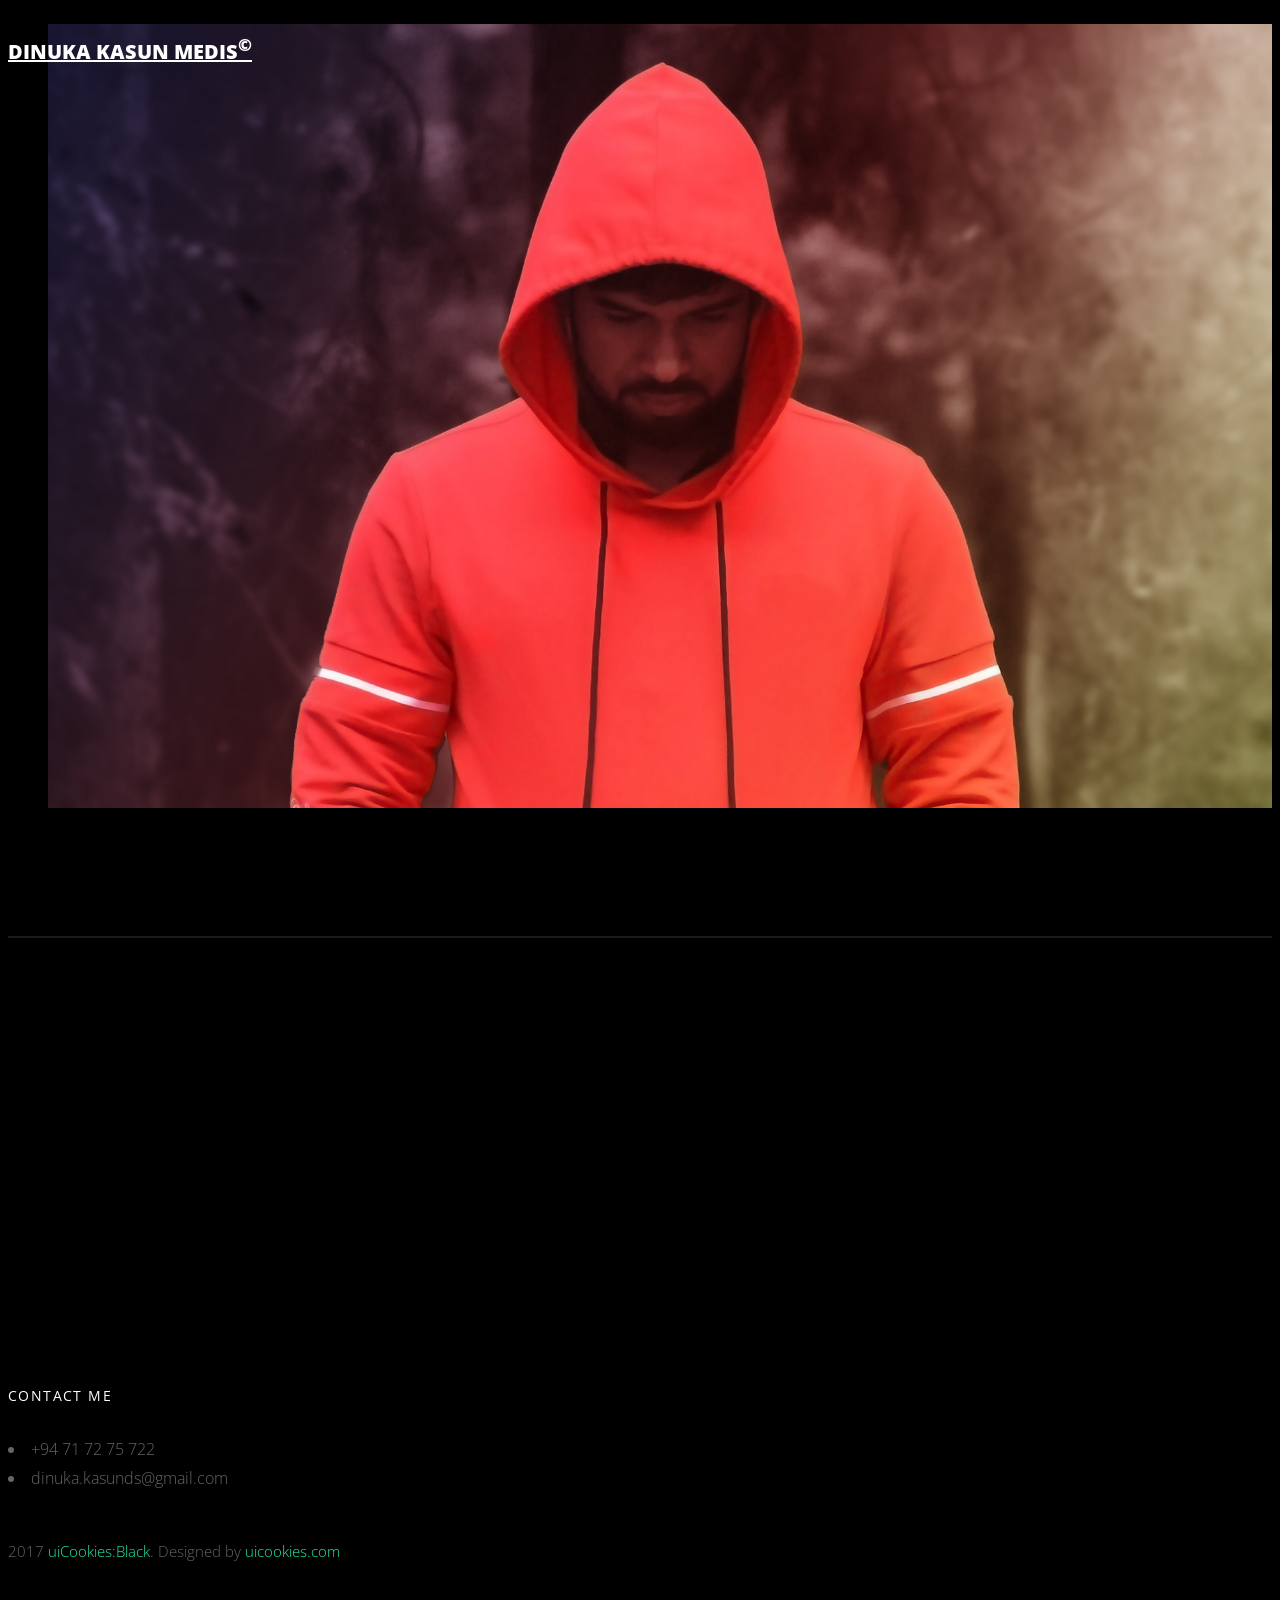
==== commit 2d20a298: "Updated" ====
--- a/index.html
+++ b/index.html
@@ -12,11 +12,6 @@
     <link rel="stylesheet" href="css/styles-merged.css">
     <link rel="stylesheet" href="css/style.min.css">
     <link rel="stylesheet" href="css/custom.css">
-
-    <!--[if lt IE 9]>
-      <script src="js/vendor/html5shiv.min.js"></script>
-      <script src="js/vendor/respond.min.js"></script>
-    <![endif]-->
   </head>
   <body>
 
@@ -41,7 +36,7 @@
             <li><a href="https://twitter.com/dinuka_kasun"><i class="icon-twitter"></i></a></li>
             <li><a href="https://www.youtube.com/channel/UC24WCTBBl_tl7x002fzRTzw?view_as=subscriber"><i class="icon-youtube"></i></a></li>
             <li><a href="https://www.facebook.com/dinuka.kasun.medis"><i class="icon-facebook2"></i></a></li>
-            <li><a href="https://www.instagram.com/dinukakasunmedis/"><i class="icon-instagram2"></i></a></li>
+            <li><a href="https://www.instagram.com/dinuka_kasun_medis/?hl=en"><i class="icon-instagram2"></i></a></li>
           </ul>
         </nav>
     </div>
@@ -55,7 +50,8 @@
             <div class="col-md-12 text-center">
               <div class="slides-text probootstrap-animate">
                 <h2>Dinuka Kasun Medis</h2>
-                <h4>Simple | Smart | Software Engineer | Developer | Fast Learner | Tech Lover | Designer | Mobile Photographer | Video Editor</h4>
+                <h4 style="text-align:center;">Simple | Smart | Software Engineer | Developer | Fast Learner </h4>
+                <h4 style="text-align:center;">Tech Lover | Designer | Mobile Photographer | Video Editor</h4>
               </div>
             </div>
           </div>
@@ -68,41 +64,29 @@
   <section class="probootstrap-section">
     <div class="container">
       <div class="row">
-        <div class="col-md-4">
+        <div class="col-md-6">
           <div class="service left-icon probootstrap-animate">
 
             <div class="icon">
               <i class="icon-laptop3"></i>
             </div>
             <div class="text">
-              <h3 class="heading">Web Developer </h3>
-              <p>Angular | PHP | Django </p>
+              <h3 class="heading">Senior Software Engineer</h3>
+              <p>@ Cambio Software Engineering</p>
+              <p>Java/J2EE| Spring Framework| Java Swing| XML| Jenkins| REST| JSON| Maven| Gradle| Angular| Hibernate| Jboss| Docker| K6| JFrog Artifactory| Atlassian products| IntelliJ IDEA| VSCode IDEA| GIT (Bitbucket) </p>
               <!-- <p><a href="single-page.html">Learn more</a></p> -->
             </div>
 
           </div>
         </div>
-        <div class="col-md-4">
+        <div class="col-md-6">
           <div class="service left-icon probootstrap-animate">
             <div class="icon">
-              <i class="icon-video"></i>
+              <i class="icon-instagram2"></i>
             </div>
             <div class="text">
-              <h3 class="heading">Video Content Creator</h3>
-              <p>YouTube content creator</p>
-              <!-- <p><a href="single-page.html">Learn more</a></p> -->
-            </div>
-          </div>
-        </div>
-        <div class="col-md-4">
-          <div class="service left-icon probootstrap-animate">
-            <div class="icon">
-              <i class="icon-code"></i>
-            </div>
-            <div class="text">
-              <h3 class="heading">JAVA Programmer</h3>
-              <p><h5>INSTITUTE OF JAVA AND SOFTWARE ENGINEERING, PANADURA (2016)</h5>
-                <h5>Associate JAVA Developer (OCPJP) (USA)</h5></p>
+              <h3 class="heading">Mobile Photographer</h3>
+              <p><a href="https://www.instagram.com/dinuka_kasun_medis/?hl=en">Let's meet me on Instagram</a></p>
               <!-- <p><a href="single-page.html">Learn more</a></p> -->
             </div>
           </div>
@@ -111,168 +95,15 @@
     </div>
   </section>
   <!-- END section -->
-
-  <div class="probootstrap-section">
-    <div class="container">
-      <div class="row">
-        <div class="col-md-6 probootstrap-animate" data-animate-effect="fadeInLeft">
-
-          <div class="panel-group probootstrap-panel" id="accordion" role="tablist" aria-multiselectable="true">
-            <div class="panel panel-default">
-              <div class="panel-heading" role="tab" id="headingOne">
-                <h3 class="panel-title">
-                  <a role="button" data-toggle="collapse" data-parent="#accordion" href="#collapseOne" aria-expanded="true" aria-controls="collapseOne">
-
-                    Educational Qualifications
-                  </a>
-                </h3>
-              </div>
-              <div id="collapseOne" class="panel-collapse collapse in" role="tabpanel" aria-labelledby="headingOne">
-                <div class="panel-body">
-                  <p>
-                    <h3>UNIVERSITY OF COLOMBO SCHOOL OF COMPUTING</h3>
-                    <h5>UNDERGRADUATE BACHELOR OF SCIENCE IN COMPUTER SCIENCE</h5>
-                    <h6>Expected Graduation Year - 2019</h6>
-                    </br>
-
-                    <h3>D.S. SENANAYAKE COLLEGE COLOMBO 07</h3>
-                    <h5>GCE ADVANCED LEVEL 2015 Physical Science Stream</h5>
-                    <h6>Colombo District - 2B 1C</h6>
-                    </br>
-                  </p>
-
-                  
-                </div>
-              </div>
-            </div>
-            <div class="panel panel-default">
-              <div class="panel-heading" role="tab" id="headingTwo">
-                <h3 class="panel-title">
-                  <a class="collapsed" role="button" data-toggle="collapse" data-parent="#accordion" href="#collapseTwo" aria-expanded="false" aria-controls="collapseTwo">
-                      Profesional Qualifications
-                  </a>
-                </h3>
-              </div>
-              <div id="collapseTwo" class="panel-collapse collapse" role="tabpanel" aria-labelledby="headingTwo">
-                <div class="panel-body">
-                    <p>
-                        <h3>INSTITUTE OF JAVA AND SOFTWARE ENGINEERING, PANADURA (2016)</h3>
-                        <h5>Associate JAVA Developer (OCPJP) (USA)</h5>
-                        <h6></h6>
-                        </br>
-    
-                        <h3>INSTITUTE OF HUMAN RESOURCES ADVANCEMENT</h3>
-                        <h5>UNIVERSITY OF COLOMBO (2016)</h5>
-                        <h6>Certificate Course in Spoken English </h6>
-                        </br>
-                      </p>
-                  
-                </div>
-              </div>
-            </div>
-            <div class="panel panel-default">
-              <div class="panel-heading" role="tab" id="headingThree">
-                <h3 class="panel-title">
-                  <a class="collapsed" role="button" data-toggle="collapse" data-parent="#accordion" href="#collapseThree" aria-expanded="false" aria-controls="collapseThree">
-                    Work Experince
-                  </a>
-                </h3>
-              </div>
-              <div id="collapseThree" class="panel-collapse collapse" role="tabpanel" aria-labelledby="headingThree">
-                <div class="panel-body">
-                  <p>
-                      <h3>SOFTWARE ENGINEER</h3>
-                      <h5>Cambio Software Engineering</h5>
-                      <h6>From March 2020 </h6>
-                      </br>
-                      <h3>SOFTWARE ENGINEER INTERN</h3>
-                      <h5>Lanka Solution(pvt)ltd</h5>
-                      <h6>From August 2019  to  February 2020</h6>
-                    </p>
-                </div>
-              </div>
-            </div>
-          </div>
-          <!-- END panel-group -->
-        </div>
-        <div class="col-md-6 probootstrap-animate" data-animate-effect="fadeInRight">
-
-          <figure>
-            <div class="probootstrap-video">
-              <img src="img/slider_2.jpg" alt="dinuka kasun medis" class="img-responsive img-border">
-            </div>
-          </figure>
-
-        </div>
-      </div>
-    </div>
-  </div>
-  <!-- END section -->
   
   
   <div class="container">
     <div class="probootstrap-cta probootstrap-animate">
       <h2 class="mb20">For more details...</h2>
-      <p>Here is my LinkedIn profile.</p>
-      <p><a href="https://www.linkedin.com/in/dinuka-kasun-medis/" role="button" class="btn btn-primary">LinkedIn</a></p>
+      <p><a href="https://www.linkedin.com/in/dinuka-kasun-medis/" role="button" class="btn btn-primary">Find me on LinkedIn</a></p>
     </div>
   </div>
-
-  <!-- END section cta -->
-
-  <!-- <section class="probootstrap-section">
-    <div class="container">
-      <div class="row">
-        <div class="col-md-12 section-heading probootstrap-animate">
-          <h2>The Projects</h2>
-        </div>
-      </div>
-      <div class="row">
-        <div class="col-md-4 probootstrap-animate">
-          <div class="probootstrap-card">
-            <div class="probootstrap-card-media">
-              <a href="single-page.html"><img src="img/slider_1.jpg" class="img-responsive img-border" alt="Free HTML5 Template by uicookies.com"></a>
-            </div>
-            <div class="probootstrap-card-text">
-              <h2 class="probootstrap-card-heading mb0">A Clever Bike</h2>
-              <p class="category">Design &amp; Model</p>
-              <p>Far far away, behind the word mountains, far from the countries Vokalia and Consonantia, there live the blind texts. Separated they live in Bookmarksgrove right at the coast of the Semantics, a large language ocean.</p>
-              <p><a href="single-page.html">View details</a></p>
-            </div>
-          </div>
-        </div>
-        <div class="col-md-4 probootstrap-animate">
-          <div class="probootstrap-card">
-            <div class="probootstrap-card-media">
-              <a href="single-page.html"><img src="img/slider_2.jpg" class="img-responsive img-border" alt="Free HTML5 Template by uicookies.com"></a>
-            </div>
-            <div class="probootstrap-card-text">
-              <h2 class="probootstrap-card-heading mb0">Sleek Spaker</h2>
-              <p class="category">Design</p>
-              <p>Far far away, behind the word mountains, far from the countries Vokalia and Consonantia, there live the blind texts. Separated they live in Bookmarksgrove right at the coast of the Semantics, a large language ocean.</p>
-              <p><a href="single-page.html">View details</a></p>
-            </div>
-          </div>
-        </div>
-        <div class="col-md-4 probootstrap-animate">
-          <div class="probootstrap-card">
-            <div class="probootstrap-card-media">
-              <a href="single-page.html"><img src="img/slider_3.jpg" class="img-responsive img-border" alt="Free HTML5 Template by uicookies.com"></a>
-            </div>
-            <div class="probootstrap-card-text">
-              <h2 class="probootstrap-card-heading mb0">Black Person</h2>
-              <p class="category">Photography</p>
-              <p>Far far away, behind the word mountains, far from the countries Vokalia and Consonantia, there live the blind texts. Separated they live in Bookmarksgrove right at the coast of the Semantics, a large language ocean.</p>
-              <p><a href="single-page.html">View details</a></p>
-            </div>
-          </div>
-        </div>
-      </div>
-    </div>
-  </section> -->
-  <!-- END section -->
-  
-
+ 
   <footer class="probootstrap-footer probootstrap-bg">
     <div class="container">
       <div class="row mb60">
@@ -300,7 +131,7 @@
                 <li><a href="https://twitter.com/dinuka_kasun"><i class="icon-twitter"></i></a></li>
                 <li><a href="https://www.youtube.com/channel/UC24WCTBBl_tl7x002fzRTzw?view_as=subscriber"><i class="icon-youtube"></i></a></li>
                 <li><a href="https://www.facebook.com/dinuka.kasun.medis"><i class="icon-facebook2"></i></a></li>
-                <li><a href="https://www.instagram.com/dinukakasunmedis/"><i class="icon-instagram2"></i></a></li>
+                <li><a href="https://www.instagram.com/dinuka_kasun_medis/?hl=en"><i class="icon-instagram2"></i></a></li>
             </ul>
           </div>
         </div>
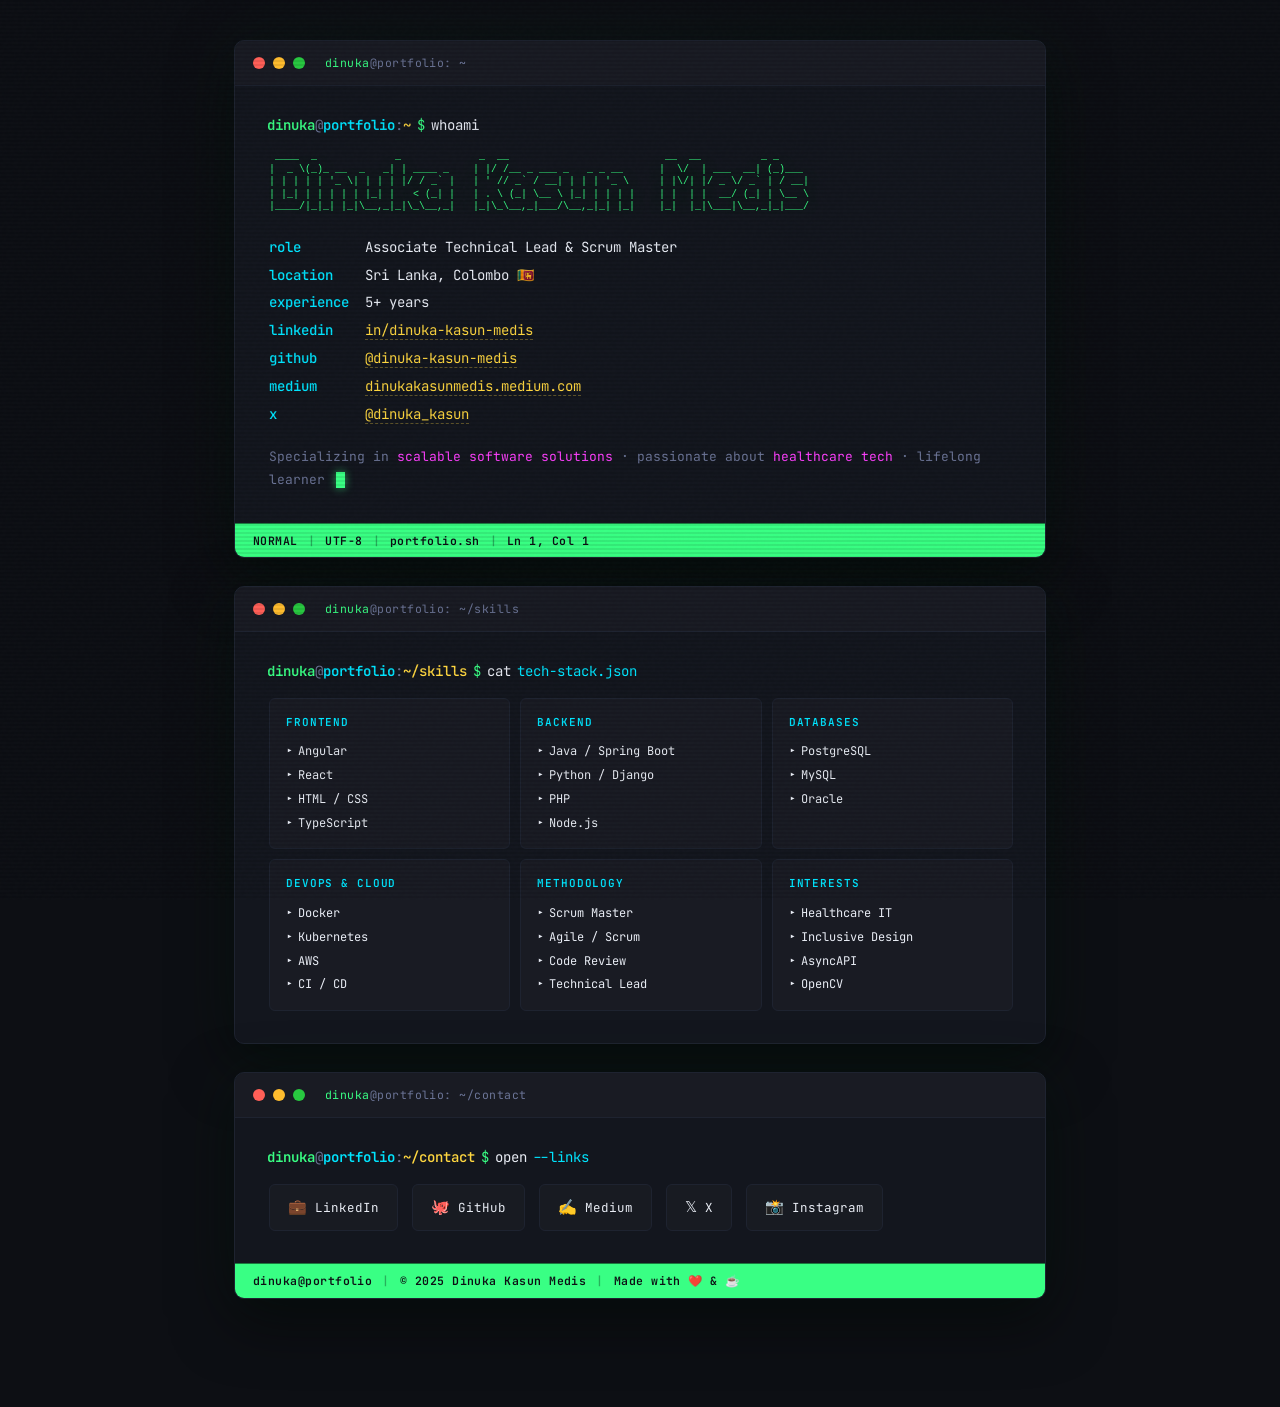
==== commit 8811629c: "V2.0.0" ====
--- a/index.html
+++ b/index.html
@@ -1,151 +1,202 @@
 <!DOCTYPE html>
-
 <html lang="en">
-  <head>
-    <meta charset="utf-8">
-    <meta name="viewport" content="width=device-width, initial-scale=1">
-    <title>dinuka kasun medis &mdash; </title>
-    <meta name="description" content="dinuka kasun medis">
-    <meta name="keywords" content="dinuka, kasun, medis">
-    
-    <link href="https://fonts.googleapis.com/css?family=Open+Sans:300,400" rel="stylesheet">
-    <link rel="stylesheet" href="css/styles-merged.css">
-    <link rel="stylesheet" href="css/style.min.css">
-    <link rel="stylesheet" href="css/custom.css">
-  </head>
-  <body>
-
-  <!-- START: header -->
-  
-  <div class="probootstrap-loader"></div>
-
-  <header role="banner" class="probootstrap-header">
-    <div class="container">
-        <a href="index.html" class="probootstrap-logo">DINUKA KASUN MEDIS<sup>©</sup></a>
-        
-        <!-- <a href="#" class="probootstrap-burger-menu visible-xs" ><i>Menu</i></a> -->
-        <div class="mobile-menu-overlay"></div>
-
-        <nav role="navigation" class="probootstrap-nav hidden-xs">
-          <ul class="probootstrap-main-nav">
-          </ul>
-          <ul class="probootstrap-right-nav hidden-xs">
-            <li><a href="https://www.linkedin.com/in/dinuka-kasun-medis/"><i class="icon-linkedin"></i></a></li>
-            <li><a href="https://www.github.com/dinuka-kasun-medis/"><i class="icon-github"></i></a></li>
-            <li><a href="https://stackoverflow.com/users/5794787/dinuka-kasun-medis"><i class="icon-stackoverflow"></i></a></li>
-            <li><a href="https://twitter.com/dinuka_kasun"><i class="icon-twitter"></i></a></li>
-            <li><a href="https://www.youtube.com/channel/UC24WCTBBl_tl7x002fzRTzw?view_as=subscriber"><i class="icon-youtube"></i></a></li>
-            <li><a href="https://www.facebook.com/dinuka.kasun.medis"><i class="icon-facebook2"></i></a></li>
-            <li><a href="https://www.instagram.com/dinuka_kasun_medis/?hl=en"><i class="icon-instagram2"></i></a></li>
-          </ul>
-        </nav>
-    </div>
-  </header>
-  <!-- END: header -->
-  <section class="probootstrap-slider flexslider">
-    <ul class="slides">
-      <li style="background-image: url(img/slider_3.jpg);">
-        <div class="container">
-          <div class="row">
-            <div class="col-md-12 text-center">
-              <div class="slides-text probootstrap-animate">
-                <h2>Dinuka Kasun Medis</h2>
-                <h4 style="text-align:center;">Simple | Smart | Software Engineer | Developer | Fast Learner </h4>
-                <h4 style="text-align:center;">Tech Lover | Designer | Mobile Photographer | Video Editor</h4>
-              </div>
-            </div>
-          </div>
-        </div>
-      </li>
-    </ul>
-  </section>
-  <!-- END: slider  -->
-
-  <section class="probootstrap-section">
-    <div class="container">
-      <div class="row">
-        <div class="col-md-6">
-          <div class="service left-icon probootstrap-animate">
-
-            <div class="icon">
-              <i class="icon-laptop3"></i>
-            </div>
-            <div class="text">
-              <h3 class="heading">Senior Software Engineer</h3>
-              <p>@ Cambio Software Engineering</p>
-              <p>Java/J2EE| Spring Framework| Java Swing| XML| Jenkins| REST| JSON| Maven| Gradle| Angular| Hibernate| Jboss| Docker| K6| JFrog Artifactory| Atlassian products| IntelliJ IDEA| VSCode IDEA| GIT (Bitbucket) </p>
-              <!-- <p><a href="single-page.html">Learn more</a></p> -->
-            </div>
-
-          </div>
-        </div>
-        <div class="col-md-6">
-          <div class="service left-icon probootstrap-animate">
-            <div class="icon">
-              <i class="icon-instagram2"></i>
-            </div>
-            <div class="text">
-              <h3 class="heading">Mobile Photographer</h3>
-              <p><a href="https://www.instagram.com/dinuka_kasun_medis/?hl=en">Let's meet me on Instagram</a></p>
-              <!-- <p><a href="single-page.html">Learn more</a></p> -->
-            </div>
-          </div>
-        </div>
-      </div>
-    </div>
-  </section>
-  <!-- END section -->
-  
-  
-  <div class="container">
-    <div class="probootstrap-cta probootstrap-animate">
-      <h2 class="mb20">For more details...</h2>
-      <p><a href="https://www.linkedin.com/in/dinuka-kasun-medis/" role="button" class="btn btn-primary">Find me on LinkedIn</a></p>
+<head>
+  <meta charset="UTF-8" />
+  <meta name="viewport" content="width=device-width, initial-scale=1.0" />
+  <title>Dinuka Kasun Medis — Terminal</title>
+  <link href="https://fonts.googleapis.com/css2?family=JetBrains+Mono:wght@300;400;500;600;700&family=Fira+Code:wght@300;400;500;600&display=swap" rel="stylesheet" />
+  <link rel="stylesheet" href="assets/css/terminal.css" />
+</head>
+<body>
+<div class="shell">
+
+  <!-- ══════════════════ HERO ══════════════════ -->
+  <div class="window">
+    <div class="titlebar">
+      <div class="dot dot-r"></div>
+      <div class="dot dot-y"></div>
+      <div class="dot dot-g"></div>
+      <span class="tab-title"><span>dinuka</span>@portfolio: ~</span>
+    </div>
+    <div class="body">
+      <div class="prompt">
+        <span class="p-user">dinuka</span><span class="p-at">@</span><span class="p-host">portfolio</span><span class="p-colon">:</span><span class="p-path">~</span><span class="p-sign">$</span>
+        <span class="p-cmd">whoami</span>
+      </div>
+
+      <div class="output">
+        <pre class="ascii-name">
+ ____  _             _             _  __                          __  __          _ _     
+|  _ \(_)_ __  _   _| | ____ _    | |/ /__ _ ___ _   _ _ __      |  \/  | ___  __| (_)___ 
+| | | | | '_ \| | | | |/ / _` |   | ' // _` / __| | | | '_ \     | |\/| |/ _ \/ _` | / __|
+| |_| | | | | | |_| |   < (_| |   | . \ (_| \__ \ |_| | | | |    | |  | |  __/ (_| | \__ \
+|____/|_|_| |_|\__,_|_|\_\__,_|   |_|\_\__,_|___/\__,_|_| |_|    |_|  |_|\___|\__,_|_|___/</pre>
+
+        <div class="hero-meta">
+          <span class="meta-key">role</span>
+          <span class="meta-sep">=</span>
+          <span class="meta-val">Associate Technical Lead &amp; Scrum Master</span>
+
+          <span class="meta-key">location</span>
+          <span class="meta-sep">=</span>
+          <span class="meta-val">Sri Lanka, Colombo 🇱🇰</span>
+
+          <span class="meta-key">experience</span>
+          <span class="meta-sep">=</span>
+          <span class="meta-val">5+ years</span>
+
+          <span class="meta-key">linkedin</span>
+          <span class="meta-sep">=</span>
+          <span class="meta-val"><a href="https://www.linkedin.com/in/dinuka-kasun-medis/" target="_blank">in/dinuka-kasun-medis</a></span>
+
+          <span class="meta-key">github</span>
+          <span class="meta-sep">=</span>
+          <span class="meta-val"><a href="https://github.com/dinuka-kasun-medis" target="_blank">@dinuka-kasun-medis</a></span>
+
+          <span class="meta-key">medium</span>
+          <span class="meta-sep">=</span>
+          <span class="meta-val"><a href="https://dinukakasunmedis.medium.com" target="_blank">dinukakasunmedis.medium.com</a></span>
+
+          <span class="meta-key">x</span>
+          <span class="meta-sep">=</span>
+          <span class="meta-val"><a href="https://x.com/dinuka_kasun" target="_blank">@dinuka_kasun</a></span>
+        </div>
+
+        <div class="tag-line">
+          Specializing in <em>scalable software solutions</em> · passionate about <em>healthcare tech</em> · lifelong learner
+          <span class="cursor"></span>
+        </div>
+      </div>
+    </div>
+    <div class="statusbar">
+      <span>NORMAL</span>
+      <span class="sb-sep">|</span>
+      <span>UTF-8</span>
+      <span class="sb-sep">|</span>
+      <span>portfolio.sh</span>
+      <span class="sb-sep">|</span>
+      <span>Ln 1, Col 1</span>
     </div>
   </div>
- 
-  <footer class="probootstrap-footer probootstrap-bg">
-    <div class="container">
-      <div class="row mb60">
-        <div class="col-md-3">
-          <div class="probootstrap-footer-widget">
-            <h4 class="heading">Contact Me</h4>
-            <li><a href="#"><i class="icon-mobile"></i></a>    +94 71 72 75 722</li>
-            <li><a href="dinuka.kasunds@gmail.com"><i class="icon-email"></i></a>    dinuka.kasunds@gmail.com</li>
-          </div> 
-        </div>
-    
-      </div>
-      <div class="row copyright">
-        <div class="col-md-6">
-          <div class="probootstrap-footer-widget">
-            <p> 2017 <a href="https://uicookies.com/">uiCookies:Black</a>. Designed by <a href="https://uicookies.com/">uicookies.com</a></p>
-          </div>
-        </div>
-        <div class="col-md-6">
-          <div class="probootstrap-footer-widget right">
-            <ul class="probootstrap-social">
-                <li><a href="https://www.linkedin.com/in/dinuka-kasun-medis/"><i class="icon-linkedin"></i></a></li>
-                <li><a href="https://www.github.com/dinuka-kasun-medis/"><i class="icon-github"></i></a></li>
-                <li><a href="https://stackoverflow.com/users/5794787/dinuka-kasun-medis"><i class="icon-stackoverflow"></i></a></li>
-                <li><a href="https://twitter.com/dinuka_kasun"><i class="icon-twitter"></i></a></li>
-                <li><a href="https://www.youtube.com/channel/UC24WCTBBl_tl7x002fzRTzw?view_as=subscriber"><i class="icon-youtube"></i></a></li>
-                <li><a href="https://www.facebook.com/dinuka.kasun.medis"><i class="icon-facebook2"></i></a></li>
-                <li><a href="https://www.instagram.com/dinuka_kasun_medis/?hl=en"><i class="icon-instagram2"></i></a></li>
-            </ul>
-          </div>
-        </div>
-      </div>
-    </div>
-  </footer>
-
-  <div class="gototop js-top">
-    <a href="#" class="js-gotop"><i class="icon-chevron-thin-up"></i></a>
+
+  <!-- ══════════════════ SKILLS ══════════════════ -->
+  <div class="window">
+    <div class="titlebar">
+      <div class="dot dot-r"></div>
+      <div class="dot dot-y"></div>
+      <div class="dot dot-g"></div>
+      <span class="tab-title"><span>dinuka</span>@portfolio: ~/skills</span>
+    </div>
+    <div class="body">
+      <div class="prompt">
+        <span class="p-user">dinuka</span><span class="p-at">@</span><span class="p-host">portfolio</span><span class="p-colon">:</span><span class="p-path">~/skills</span><span class="p-sign">$</span>
+        <span class="p-cmd">cat</span>
+        <span class="p-arg">tech-stack.json</span>
+      </div>
+      <div class="output">
+        <div class="skills-grid">
+          <div class="skill-category">
+            <div class="skill-cat-name">Frontend</div>
+            <div class="skill-items">
+              <span><span class="skill-dot">▸</span>Angular</span><br>
+              <span><span class="skill-dot">▸</span>React</span><br>
+              <span><span class="skill-dot">▸</span>HTML / CSS</span><br>
+              <span><span class="skill-dot">▸</span>TypeScript</span>
+            </div>
+          </div>
+          <div class="skill-category">
+            <div class="skill-cat-name">Backend</div>
+            <div class="skill-items">
+              <span><span class="skill-dot">▸</span>Java / Spring Boot</span><br>
+              <span><span class="skill-dot">▸</span>Python / Django</span><br>
+              <span><span class="skill-dot">▸</span>PHP</span><br>
+              <span><span class="skill-dot">▸</span>Node.js</span>
+            </div>
+          </div>
+          <div class="skill-category">
+            <div class="skill-cat-name">Databases</div>
+            <div class="skill-items">
+              <span><span class="skill-dot">▸</span>PostgreSQL</span><br>
+              <span><span class="skill-dot">▸</span>MySQL</span><br>
+              <span><span class="skill-dot">▸</span>Oracle</span>
+            </div>
+          </div>
+          <div class="skill-category">
+            <div class="skill-cat-name">DevOps &amp; Cloud</div>
+            <div class="skill-items">
+              <span><span class="skill-dot">▸</span>Docker</span><br>
+              <span><span class="skill-dot">▸</span>Kubernetes</span><br>
+              <span><span class="skill-dot">▸</span>AWS</span><br>
+              <span><span class="skill-dot">▸</span>CI / CD</span>
+            </div>
+          </div>
+          <div class="skill-category">
+            <div class="skill-cat-name">Methodology</div>
+            <div class="skill-items">
+              <span><span class="skill-dot">▸</span>Scrum Master</span><br>
+              <span><span class="skill-dot">▸</span>Agile / Scrum</span><br>
+              <span><span class="skill-dot">▸</span>Code Review</span><br>
+              <span><span class="skill-dot">▸</span>Technical Lead</span>
+            </div>
+          </div>
+          <div class="skill-category">
+            <div class="skill-cat-name">Interests</div>
+            <div class="skill-items">
+              <span><span class="skill-dot">▸</span>Healthcare IT</span><br>
+              <span><span class="skill-dot">▸</span>Inclusive Design</span><br>
+              <span><span class="skill-dot">▸</span>AsyncAPI</span><br>
+              <span><span class="skill-dot">▸</span>OpenCV</span>
+            </div>
+          </div>
+        </div>
+      </div>
+    </div>
   </div>
-  <script src="js/scripts.min.js"></script>
-  <script src="js/main.min.js"></script>
-  <script src="js/custom.js"></script>
-
-  
-  </body>
-</html>+
+  <!-- ══════════════════ CONTACT ══════════════════ -->
+  <div class="window">
+    <div class="titlebar">
+      <div class="dot dot-r"></div>
+      <div class="dot dot-y"></div>
+      <div class="dot dot-g"></div>
+      <span class="tab-title"><span>dinuka</span>@portfolio: ~/contact</span>
+    </div>
+    <div class="body">
+      <div class="prompt">
+        <span class="p-user">dinuka</span><span class="p-at">@</span><span class="p-host">portfolio</span><span class="p-colon">:</span><span class="p-path">~/contact</span><span class="p-sign">$</span>
+        <span class="p-cmd">open</span>
+        <span class="p-arg">--links</span>
+      </div>
+      <div class="output">
+        <div class="links-row">
+          <a class="link-btn" href="https://www.linkedin.com/in/dinuka-kasun-medis/" target="_blank">
+            <span class="link-icon">💼</span> LinkedIn
+          </a>
+          <a class="link-btn" href="https://github.com/dinuka-kasun-medis" target="_blank">
+            <span class="link-icon">🐙</span> GitHub
+          </a>
+          <a class="link-btn" href="https://dinukakasunmedis.medium.com" target="_blank">
+            <span class="link-icon">✍️</span> Medium
+          </a>
+          <a class="link-btn" href="https://x.com/dinuka_kasun" target="_blank">
+            <span class="link-icon">𝕏</span> X
+          </a>
+          <a class="link-btn" href="https://www.instagram.com/dinuka_kasun_medis/" target="_blank">
+            <span class="link-icon">📸</span> Instagram
+          </a>
+        </div>
+      </div>
+    </div>
+    <div class="statusbar">
+      <span>dinuka@portfolio</span>
+      <span class="sb-sep">|</span>
+      <span>© 2025 Dinuka Kasun Medis</span>
+      <span class="sb-sep">|</span>
+      <span>Made with ❤️ &amp; ☕</span>
+    </div>
+  </div>
+
+</div>
+<script src="assets/js/main.js"></script>
+</body>
+</html>
--- a/assets/css/terminal.css
+++ b/assets/css/terminal.css
@@ -0,0 +1,253 @@
+/* ============================================================
+   terminal.css — shared styles for dinuka-kasun-medis.github.io
+   ============================================================ */
+
+/* ── CSS Variables ── */
+:root {
+  --bg:        #0d0f14;
+  --surface:   #13161e;
+  --border:    #1e2330;
+  --green:     #39ff84;
+  --green-dim: #1a7a3e;
+  --cyan:      #00e5ff;
+  --yellow:    #ffd740;
+  --red:       #ff5252;
+  --magenta:   #ff40ff;
+  --white:     #e8ecf4;
+  --grey:      #4a5068;
+  --grey-lt:   #6b7496;
+  --caret:     #39ff84;
+  --font-mono: 'JetBrains Mono', 'Fira Code', monospace;
+}
+
+/* ── Reset ── */
+*, *::before, *::after { box-sizing: border-box; margin: 0; padding: 0; }
+html { scroll-behavior: smooth; }
+
+/* ── Base ── */
+body {
+  background: var(--bg);
+  color: var(--white);
+  font-family: var(--font-mono);
+  font-size: 14px;
+  line-height: 1.7;
+  min-height: 100vh;
+  overflow-x: hidden;
+}
+
+/* ── Scanline overlay ── */
+body::before {
+  content: '';
+  position: fixed; inset: 0;
+  background: repeating-linear-gradient(
+    0deg,
+    transparent,
+    transparent 2px,
+    rgba(0,0,0,.08) 2px,
+    rgba(0,0,0,.08) 4px
+  );
+  pointer-events: none;
+  z-index: 9999;
+}
+
+/* ── Noise grain ── */
+body::after {
+  content: '';
+  position: fixed; inset: 0;
+  background-image: url("data:image/svg+xml,%3Csvg viewBox='0 0 256 256' xmlns='http://www.w3.org/2000/svg'%3E%3Cfilter id='noise'%3E%3CfeTurbulence type='fractalNoise' baseFrequency='0.9' numOctaves='4' stitchTiles='stitch'/%3E%3C/filter%3E%3Crect width='100%25' height='100%25' filter='url(%23noise)' opacity='0.03'/%3E%3C/svg%3E");
+  pointer-events: none;
+  z-index: 9998;
+  opacity: .4;
+}
+
+/* ── Layout ── */
+.shell {
+  max-width: 860px;
+  margin: 0 auto;
+  padding: 40px 24px 80px;
+}
+
+/* ── Window chrome ── */
+.window {
+  background: var(--surface);
+  border: 1px solid var(--border);
+  border-radius: 10px;
+  overflow: hidden;
+  box-shadow: 0 0 60px rgba(57,255,132,.04), 0 20px 60px rgba(0,0,0,.6);
+  margin-bottom: 28px;
+  animation: fadeSlide .6s ease both;
+}
+.window:nth-child(2) { animation-delay: .1s; }
+.window:nth-child(3) { animation-delay: .2s; }
+
+@keyframes fadeSlide {
+  from { opacity: 0; transform: translateY(18px); }
+  to   { opacity: 1; transform: translateY(0); }
+}
+
+/* ── Title bar ── */
+.titlebar {
+  display: flex;
+  align-items: center;
+  gap: 8px;
+  padding: 12px 18px;
+  background: rgba(255,255,255,.025);
+  border-bottom: 1px solid var(--border);
+  user-select: none;
+}
+.dot        { width: 12px; height: 12px; border-radius: 50%; }
+.dot-r      { background: #ff5f57; }
+.dot-y      { background: #febc2e; }
+.dot-g      { background: #28c840; }
+.tab-title  { margin-left: 12px; font-size: 11.5px; color: var(--grey-lt); letter-spacing: .04em; }
+.tab-title span { color: var(--green); }
+
+/* ── Body padding ── */
+.body { padding: 28px 32px 32px; }
+
+/* ── Prompt line ── */
+.prompt {
+  display: flex;
+  align-items: baseline;
+  margin-bottom: 4px;
+}
+.p-user  { color: var(--green);   font-weight: 600; }
+.p-at    { color: var(--grey-lt); }
+.p-host  { color: var(--cyan);    font-weight: 600; }
+.p-colon { color: var(--grey-lt); }
+.p-path  { color: var(--yellow);  font-weight: 500; }
+.p-sign  { color: var(--green);   margin: 0 6px; }
+.p-cmd   { color: var(--white);   font-weight: 400; }
+.p-arg   { color: var(--cyan);    margin-left: 6px; }
+.p-flag  { color: var(--magenta); margin-left: 6px; }
+
+/* ── Output area ── */
+.output { margin-top: 14px; padding-left: 2px; }
+
+/* ── ASCII name ── */
+.ascii-name {
+  color: var(--green);
+  font-size: 10px;
+  line-height: 1.25;
+  white-space: pre;
+  letter-spacing: 0;
+  margin-bottom: 22px;
+  text-shadow: 0 0 18px rgba(57,255,132,.35);
+  overflow-x: auto;
+}
+@media (max-width: 700px) { .ascii-name { font-size: 5.5px; } }
+@media (max-width: 480px) { .ascii-name { font-size: 4px; } }
+
+/* ── Hero meta ── */
+.hero-meta {
+  display: grid;
+  grid-template-columns: auto 1fr;
+  gap: 4px 16px;
+  margin-bottom: 20px;
+}
+.meta-key { color: var(--cyan); font-weight: 500; }
+.meta-sep { display: none; }
+.meta-val { color: var(--white); }
+.meta-val a {
+  color: var(--yellow);
+  text-decoration: none;
+  border-bottom: 1px dashed rgba(255,215,64,.3);
+  transition: border-color .2s, color .2s;
+}
+.meta-val a:hover { color: var(--green); border-color: var(--green); }
+
+/* ── Tag line ── */
+.tag-line { color: var(--grey-lt); font-size: 13px; margin-top: 8px; }
+.tag-line em { color: var(--magenta); font-style: normal; }
+
+/* ── Section comment ── */
+.section-comment { color: var(--grey); font-size: 12px; margin-bottom: 12px; }
+.section-comment::before { content: '# '; color: var(--green-dim); }
+
+/* ── Skills grid ── */
+.skills-grid {
+  display: grid;
+  grid-template-columns: repeat(auto-fill, minmax(190px, 1fr));
+  gap: 10px;
+}
+.skill-category {
+  background: rgba(255,255,255,.025);
+  border: 1px solid var(--border);
+  border-radius: 6px;
+  padding: 14px 16px;
+  transition: border-color .25s, box-shadow .25s;
+}
+.skill-category:hover {
+  border-color: var(--green-dim);
+  box-shadow: 0 0 20px rgba(57,255,132,.06);
+}
+.skill-cat-name {
+  color: var(--cyan);
+  font-size: 11px;
+  font-weight: 600;
+  letter-spacing: .08em;
+  text-transform: uppercase;
+  margin-bottom: 8px;
+}
+.skill-items { color: var(--grey-lt); font-size: 12.5px; line-height: 1.9; }
+.skill-items span { display: inline-block; color: var(--white); font-size: 12px; }
+.skill-dot { color: var(--green); margin-right: 5px; }
+
+/* ── Contact links ── */
+.links-row { display: flex; flex-wrap: wrap; gap: 14px; }
+.link-btn {
+  display: inline-flex;
+  align-items: center;
+  gap: 8px;
+  padding: 10px 18px;
+  border: 1px solid var(--border);
+  border-radius: 6px;
+  color: var(--white);
+  text-decoration: none;
+  font-family: var(--font-mono);
+  font-size: 12.5px;
+  background: rgba(255,255,255,.02);
+  transition: border-color .2s, color .2s, background .2s, box-shadow .2s;
+}
+.link-btn:hover {
+  border-color: var(--green);
+  color: var(--green);
+  background: rgba(57,255,132,.05);
+  box-shadow: 0 0 20px rgba(57,255,132,.1);
+}
+.link-icon { font-size: 15px; }
+
+/* ── Blinking cursor ── */
+.cursor {
+  display: inline-block;
+  width: 9px; height: 16px;
+  background: var(--caret);
+  vertical-align: middle;
+  margin-left: 3px;
+  animation: blink 1s step-end infinite;
+  box-shadow: 0 0 8px rgba(57,255,132,.6);
+}
+@keyframes blink {
+  0%, 100% { opacity: 1; }
+  50%       { opacity: 0; }
+}
+
+/* ── Status bar ── */
+.statusbar {
+  display: flex;
+  align-items: center;
+  padding: 7px 18px;
+  background: var(--green);
+  border-top: 1px solid var(--green-dim);
+  font-size: 11.5px;
+  font-weight: 600;
+  color: #0d0f14;
+  letter-spacing: .04em;
+}
+.sb-sep { color: rgba(0,0,0,.3); margin: 0 10px; }
+
+/* ── Responsive ── */
+@media (max-width: 560px) {
+  .body { padding: 20px 18px 24px; }
+  .hero-meta { grid-template-columns: 1fr; }
+}
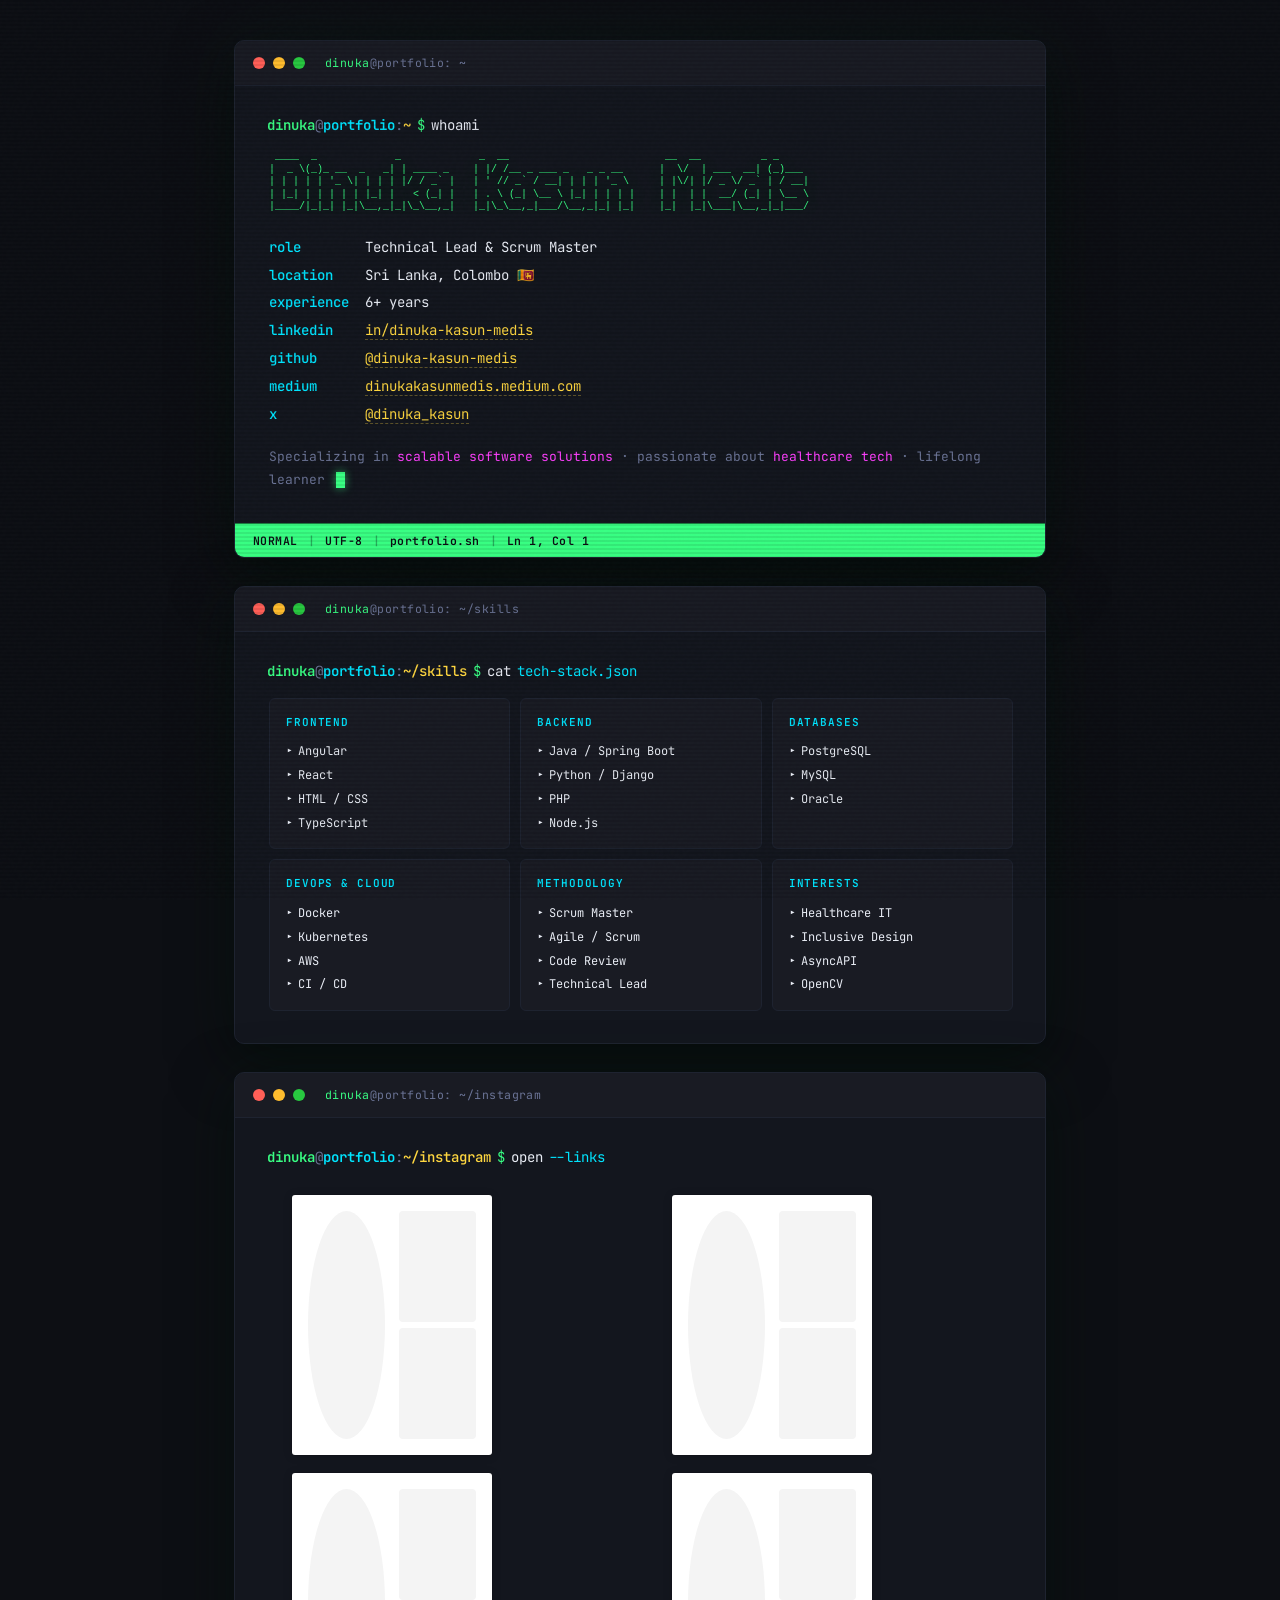
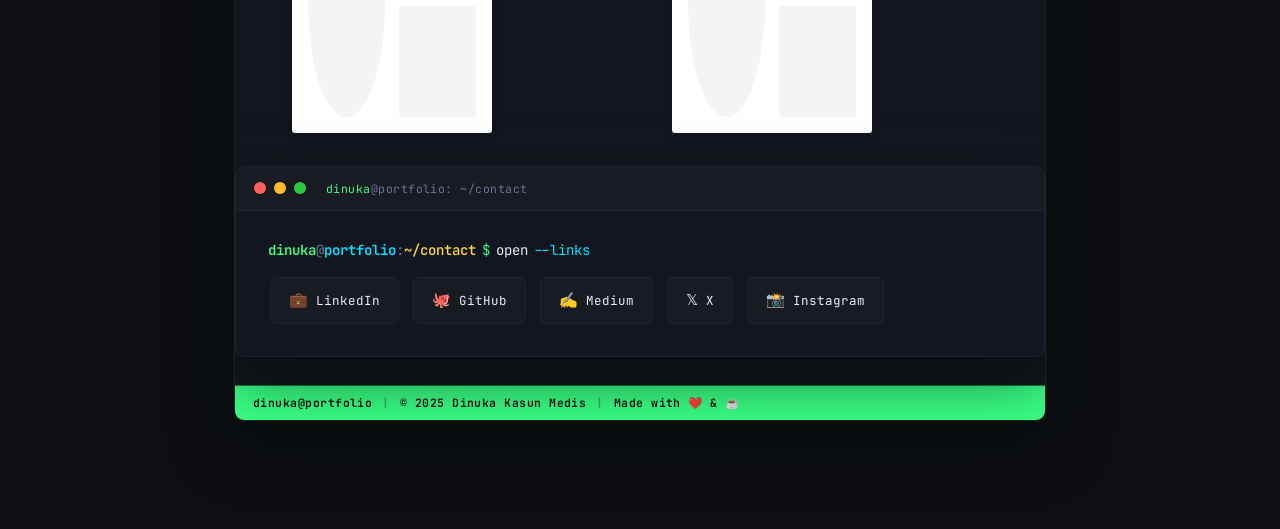
==== commit 5a4194ce: "Update details and add instagram section" ====
--- a/index.html
+++ b/index.html
@@ -35,7 +35,7 @@
         <div class="hero-meta">
           <span class="meta-key">role</span>
           <span class="meta-sep">=</span>
-          <span class="meta-val">Associate Technical Lead &amp; Scrum Master</span>
+          <span class="meta-val">Technical Lead &amp; Scrum Master</span>
 
           <span class="meta-key">location</span>
           <span class="meta-sep">=</span>
@@ -43,7 +43,7 @@
 
           <span class="meta-key">experience</span>
           <span class="meta-sep">=</span>
-          <span class="meta-val">5+ years</span>
+          <span class="meta-val">6+ years</span>
 
           <span class="meta-key">linkedin</span>
           <span class="meta-sep">=</span>
@@ -152,6 +152,43 @@
       </div>
     </div>
   </div>
+  
+  <!-- ══════════════════ INSTAGRAM ══════════════════ -->
+  <div class="window">
+    <div class="titlebar">
+      <div class="dot dot-r"></div>
+      <div class="dot dot-y"></div>
+      <div class="dot dot-g"></div>
+      <span class="tab-title"><span>dinuka</span>@portfolio: ~/instagram</span>
+    </div>
+    <div class="body">
+      <div class="prompt">
+        <span class="p-user">dinuka</span><span class="p-at">@</span><span class="p-host">portfolio</span><span class="p-colon">:</span><span class="p-path">~/instagram</span><span class="p-sign">$</span>
+        <span class="p-cmd">open</span>
+        <span class="p-arg">--links</span>
+      </div>
+      <div class="output">
+        <div class="instagram-grid" style="display:grid; grid-template-columns:repeat(2,minmax(0,1fr)); gap:1rem; margin-top:1.5rem;">
+          <div style="width:100%; max-width:320px; margin:0 auto;">
+            <blockquote class="instagram-media" data-instgrm-permalink="https://www.instagram.com/p/DVoNssRiSh8/?utm_source=ig_embed&amp;utm_campaign=loading" data-instgrm-version="14" style=" background:#FFF; border:0; border-radius:3px; box-shadow:0 0 1px 0 rgba(0,0,0,0.5),0 1px 10px 0 rgba(0,0,0,0.15); margin: 1px; max-width:540px; min-width:326px; padding:0; width:99.375%; width:-webkit-calc(100% - 2px); width:calc(100% - 2px);"><div style="padding:16px;"> <a href="https://www.instagram.com/p/DVoNssRiSh8/?utm_source=ig_embed&amp;utm_campaign=loading" style=" background:#FFFFFF; line-height:0; padding:0 0; text-align:center; text-decoration:none; width:100%;" target="_blank"> <div style=" display: flex; flex-direction: row; align-items: center;"> <div style="background-color: #F4F4F4; border-radius: 50%; flex-grow: 0; height: 40px; margin-right: 14px; width: 40px;"></div> <div style="display: flex; flex-direction: column; flex-grow: 1; justify-content: center;"> <div style=" background-color: #F4F4F4; border-radius: 4px; flex-grow: 0; height: 14px; margin-bottom: 6px; width: 100px;"></div> <div style=" background-color: #F4F4F4; border-radius: 4px; flex-grow: 0; height: 14px; width: 60px;"></div></div></div><div style="padding: 19% 0;"></div> <div style="display:block; height:50px; margin:0 auto 12px; width:50px;"><svg width="50px" height="50px" viewBox="0 0 60 60" version="1.1" xmlns="https://www.w3.org/2000/svg" xmlns:xlink="https://www.w3.org/1999/xlink"><g stroke="none" stroke-width="1" fill="none" fill-rule="evenodd"><g transform="translate(-511.000000, -20.000000)" fill="#000000"><g><path d="M556.869,30.41 C554.814,30.41 553.148,32.076 553.148,34.131 C553.148,36.186 554.814,37.852 556.869,37.852 C558.924,37.852 560.59,36.186 560.59,34.131 C560.59,32.076 558.924,30.41 556.869,30.41 M541,60.657 C535.114,60.657 530.342,55.887 530.342,50 C530.342,44.114 535.114,39.342 541,39.342 C546.887,39.342 551.658,44.114 551.658,50 C551.658,55.887 546.887,60.657 541,60.657 M541,33.886 C532.1,33.886 524.886,41.1 524.886,50 C524.886,58.899 532.1,66.113 541,66.113 C549.9,66.113 557.115,58.899 557.115,50 C557.115,41.1 549.9,33.886 541,33.886 M565.378,62.101 C565.244,65.022 564.756,66.606 564.346,67.663 C563.803,69.06 563.154,70.057 562.106,71.106 C561.058,72.155 560.06,72.803 558.662,73.347 C557.607,73.757 556.021,74.244 553.102,74.378 C549.944,74.521 548.997,74.552 541,74.552 C533.003,74.552 532.056,74.521 528.898,74.378 C525.979,74.244 524.393,73.757 523.338,73.347 C521.94,72.803 520.942,72.155 519.894,71.106 C518.846,70.057 518.197,69.06 517.654,67.663 C517.244,66.606 516.755,65.022 516.623,62.101 C516.479,58.943 516.448,57.996 516.448,50 C516.448,42.003 516.479,41.056 516.623,37.899 C516.755,34.978 517.244,33.391 517.654,32.338 C518.197,30.938 518.846,29.942 519.894,28.894 C520.942,27.846 521.94,27.196 523.338,26.654 C524.393,26.244 525.979,25.756 528.898,25.623 C532.057,25.479 533.004,25.448 541,25.448 C548.997,25.448 549.943,25.479 553.102,25.623 C556.021,25.756 557.607,26.244 558.662,26.654 C560.06,27.196 561.058,27.846 562.106,28.894 C563.154,29.942 563.803,30.938 564.346,32.338 C564.756,33.391 565.244,34.978 565.378,37.899 C565.522,41.056 565.552,42.003 565.552,50 C565.552,57.996 565.522,58.943 565.378,62.101 M570.82,37.631 C570.674,34.438 570.167,32.258 569.425,30.349 C568.659,28.377 567.633,26.702 565.965,25.035 C564.297,23.368 562.623,22.342 560.652,21.575 C558.743,20.834 556.562,20.326 553.369,20.18 C550.169,20.033 549.148,20 541,20 C532.853,20 531.831,20.033 528.631,20.18 C525.438,20.326 523.257,20.834 521.349,21.575 C519.376,22.342 517.703,23.368 516.035,25.035 C514.368,26.702 513.342,28.377 512.574,30.349 C511.834,32.258 511.326,34.438 511.181,37.631 C511.035,40.831 511,41.851 511,50 C511,58.147 511.035,59.17 511.181,62.369 C511.326,65.562 511.834,67.743 512.574,69.651 C513.342,71.625 514.368,73.296 516.035,74.965 C517.703,76.634 519.376,77.658 521.349,78.425 C523.257,79.167 525.438,79.673 528.631,79.82 C531.831,79.965 532.853,80.001 541,80.001 C549.148,80.001 550.169,79.965 553.369,79.82 C556.562,79.673 558.743,79.167 560.652,78.425 C562.623,77.658 564.297,76.634 565.965,74.965 C567.633,73.296 568.659,71.625 569.425,69.651 C570.167,67.743 570.674,65.562 570.82,62.369 C570.966,59.17 571,58.147 571,50 C571,41.851 570.966,40.831 570.82,37.631"></path></g></g></g></svg></div><div style="padding-top: 8px;"> <div style=" color:#3897f0; font-family:Arial,sans-serif; font-size:14px; font-style:normal; font-weight:550; line-height:18px;">View this post on Instagram</div></div><div style="padding: 12.5% 0;"></div> <div style="display: flex; flex-direction: row; margin-bottom: 14px; align-items: center;"><div> <div style="background-color: #F4F4F4; border-radius: 50%; height: 12.5px; width: 12.5px; transform: translateX(0px) translateY(7px);"></div> <div style="background-color: #F4F4F4; height: 12.5px; transform: rotate(-45deg) translateX(3px) translateY(1px); width: 12.5px; flex-grow: 0; margin-right: 14px; margin-left: 2px;"></div> <div style="background-color: #F4F4F4; border-radius: 50%; height: 12.5px; width: 12.5px; transform: translateX(9px) translateY(-18px);"></div></div><div style="margin-left: 8px;"> <div style=" background-color: #F4F4F4; border-radius: 50%; flex-grow: 0; height: 20px; width: 20px;"></div> <div style=" width: 0; height: 0; border-top: 2px solid transparent; border-left: 6px solid #f4f4f4; border-bottom: 2px solid transparent; transform: translateX(16px) translateY(-4px) rotate(30deg)"></div></div><div style="margin-left: auto;"> <div style=" width: 0px; border-top: 8px solid #F4F4F4; border-right: 8px solid transparent; transform: translateY(16px);"></div> <div style=" background-color: #F4F4F4; flex-grow: 0; height: 12px; width: 16px; transform: translateY(-4px);"></div> <div style=" width: 0; height: 0; border-top: 8px solid #F4F4F4; border-left: 8px solid transparent; transform: translateY(-4px) translateX(8px);"></div></div></div> <div style="display: flex; flex-direction: column; flex-grow: 1; justify-content: center; margin-bottom: 24px;"> <div style=" background-color: #F4F4F4; border-radius: 4px; flex-grow: 0; height: 14px; margin-bottom: 6px; width: 224px;"></div> <div style=" background-color: #F4F4F4; border-radius: 4px; flex-grow: 0; height: 14px; width: 144px;"></div></div></a><p style=" color:#c9c8cd; font-family:Arial,sans-serif; font-size:14px; line-height:17px; margin-bottom:0; margin-top:8px; overflow:hidden; padding:8px 0 7px; text-align:center; text-overflow:ellipsis; white-space:nowrap;"><a href="https://www.instagram.com/p/DVoNssRiSh8/?utm_source=ig_embed&amp;utm_campaign=loading" style=" color:#c9c8cd; font-family:Arial,sans-serif; font-size:14px; font-style:normal; font-weight:normal; line-height:17px; text-decoration:none;" target="_blank">A post shared by Dinuka Kasun Medis (@dinuka_kasun_medis)</a></p></div></blockquote>
+            <script async src="//www.instagram.com/embed.js"></script>      
+          </div>
+          <div style="width:100%; max-width:320px; margin:0 auto;">
+            <blockquote class="instagram-media" data-instgrm-permalink="https://www.instagram.com/p/DDCx85DIlh_/?utm_source=ig_embed&amp;utm_campaign=loading" data-instgrm-version="14" style=" background:#FFF; border:0; border-radius:3px; box-shadow:0 0 1px 0 rgba(0,0,0,0.5),0 1px 10px 0 rgba(0,0,0,0.15); margin: 1px; max-width:540px; min-width:326px; padding:0; width:99.375%; width:-webkit-calc(100% - 2px); width:calc(100% - 2px);"><div style="padding:16px;"> <a href="https://www.instagram.com/p/DDCx85DIlh_/?utm_source=ig_embed&amp;utm_campaign=loading" style=" background:#FFFFFF; line-height:0; padding:0 0; text-align:center; text-decoration:none; width:100%;" target="_blank"> <div style=" display: flex; flex-direction: row; align-items: center;"> <div style="background-color: #F4F4F4; border-radius: 50%; flex-grow: 0; height: 40px; margin-right: 14px; width: 40px;"></div> <div style="display: flex; flex-direction: column; flex-grow: 1; justify-content: center;"> <div style=" background-color: #F4F4F4; border-radius: 4px; flex-grow: 0; height: 14px; margin-bottom: 6px; width: 100px;"></div> <div style=" background-color: #F4F4F4; border-radius: 4px; flex-grow: 0; height: 14px; width: 60px;"></div></div></div><div style="padding: 19% 0;"></div> <div style="display:block; height:50px; margin:0 auto 12px; width:50px;"><svg width="50px" height="50px" viewBox="0 0 60 60" version="1.1" xmlns="https://www.w3.org/2000/svg" xmlns:xlink="https://www.w3.org/1999/xlink"><g stroke="none" stroke-width="1" fill="none" fill-rule="evenodd"><g transform="translate(-511.000000, -20.000000)" fill="#000000"><g><path d="M556.869,30.41 C554.814,30.41 553.148,32.076 553.148,34.131 C553.148,36.186 554.814,37.852 556.869,37.852 C558.924,37.852 560.59,36.186 560.59,34.131 C560.59,32.076 558.924,30.41 556.869,30.41 M541,60.657 C535.114,60.657 530.342,55.887 530.342,50 C530.342,44.114 535.114,39.342 541,39.342 C546.887,39.342 551.658,44.114 551.658,50 C551.658,55.887 546.887,60.657 541,60.657 M541,33.886 C532.1,33.886 524.886,41.1 524.886,50 C524.886,58.899 532.1,66.113 541,66.113 C549.9,66.113 557.115,58.899 557.115,50 C557.115,41.1 549.9,33.886 541,33.886 M565.378,62.101 C565.244,65.022 564.756,66.606 564.346,67.663 C563.803,69.06 563.154,70.057 562.106,71.106 C561.058,72.155 560.06,72.803 558.662,73.347 C557.607,73.757 556.021,74.244 553.102,74.378 C549.944,74.521 548.997,74.552 541,74.552 C533.003,74.552 532.056,74.521 528.898,74.378 C525.979,74.244 524.393,73.757 523.338,73.347 C521.94,72.803 520.942,72.155 519.894,71.106 C518.846,70.057 518.197,69.06 517.654,67.663 C517.244,66.606 516.755,65.022 516.623,62.101 C516.479,58.943 516.448,57.996 516.448,50 C516.448,42.003 516.479,41.056 516.623,37.899 C516.755,34.978 517.244,33.391 517.654,32.338 C518.197,30.938 518.846,29.942 519.894,28.894 C520.942,27.846 521.94,27.196 523.338,26.654 C524.393,26.244 525.979,25.756 528.898,25.623 C532.057,25.479 533.004,25.448 541,25.448 C548.997,25.448 549.943,25.479 553.102,25.623 C556.021,25.756 557.607,26.244 558.662,26.654 C560.06,27.196 561.058,27.846 562.106,28.894 C563.154,29.942 563.803,30.938 564.346,32.338 C564.756,33.391 565.244,34.978 565.378,37.899 C565.522,41.056 565.552,42.003 565.552,50 C565.552,57.996 565.522,58.943 565.378,62.101 M570.82,37.631 C570.674,34.438 570.167,32.258 569.425,30.349 C568.659,28.377 567.633,26.702 565.965,25.035 C564.297,23.368 562.623,22.342 560.652,21.575 C558.743,20.834 556.562,20.326 553.369,20.18 C550.169,20.033 549.148,20 541,20 C532.853,20 531.831,20.033 528.631,20.18 C525.438,20.326 523.257,20.834 521.349,21.575 C519.376,22.342 517.703,23.368 516.035,25.035 C514.368,26.702 513.342,28.377 512.574,30.349 C511.834,32.258 511.326,34.438 511.181,37.631 C511.035,40.831 511,41.851 511,50 C511,58.147 511.035,59.17 511.181,62.369 C511.326,65.562 511.834,67.743 512.574,69.651 C513.342,71.625 514.368,73.296 516.035,74.965 C517.703,76.634 519.376,77.658 521.349,78.425 C523.257,79.167 525.438,79.673 528.631,79.82 C531.831,79.965 532.853,80.001 541,80.001 C549.148,80.001 550.169,79.965 553.369,79.82 C556.562,79.673 558.743,79.167 560.652,78.425 C562.623,77.658 564.297,76.634 565.965,74.965 C567.633,73.296 568.659,71.625 569.425,69.651 C570.167,67.743 570.674,65.562 570.82,62.369 C570.966,59.17 571,58.147 571,50 C571,41.851 570.966,40.831 570.82,37.631"></path></g></g></g></svg></div><div style="padding-top: 8px;"> <div style=" color:#3897f0; font-family:Arial,sans-serif; font-size:14px; font-style:normal; font-weight:550; line-height:18px;">View this post on Instagram</div></div><div style="padding: 12.5% 0;"></div> <div style="display: flex; flex-direction: row; margin-bottom: 14px; align-items: center;"><div> <div style="background-color: #F4F4F4; border-radius: 50%; height: 12.5px; width: 12.5px; transform: translateX(0px) translateY(7px);"></div> <div style="background-color: #F4F4F4; height: 12.5px; transform: rotate(-45deg) translateX(3px) translateY(1px); width: 12.5px; flex-grow: 0; margin-right: 14px; margin-left: 2px;"></div> <div style="background-color: #F4F4F4; border-radius: 50%; height: 12.5px; width: 12.5px; transform: translateX(9px) translateY(-18px);"></div></div><div style="margin-left: 8px;"> <div style=" background-color: #F4F4F4; border-radius: 50%; flex-grow: 0; height: 20px; width: 20px;"></div> <div style=" width: 0; height: 0; border-top: 2px solid transparent; border-left: 6px solid #f4f4f4; border-bottom: 2px solid transparent; transform: translateX(16px) translateY(-4px) rotate(30deg)"></div></div><div style="margin-left: auto;"> <div style=" width: 0px; border-top: 8px solid #F4F4F4; border-right: 8px solid transparent; transform: translateY(16px);"></div> <div style=" background-color: #F4F4F4; flex-grow: 0; height: 12px; width: 16px; transform: translateY(-4px);"></div> <div style=" width: 0; height: 0; border-top: 8px solid #F4F4F4; border-left: 8px solid transparent; transform: translateY(-4px) translateX(8px);"></div></div></div> <div style="display: flex; flex-direction: column; flex-grow: 1; justify-content: center; margin-bottom: 24px;"> <div style=" background-color: #F4F4F4; border-radius: 4px; flex-grow: 0; height: 14px; margin-bottom: 6px; width: 224px;"></div> <div style=" background-color: #F4F4F4; border-radius: 4px; flex-grow: 0; height: 14px; width: 144px;"></div></div></a><p style=" color:#c9c8cd; font-family:Arial,sans-serif; font-size:14px; line-height:17px; margin-bottom:0; margin-top:8px; overflow:hidden; padding:8px 0 7px; text-align:center; text-overflow:ellipsis; white-space:nowrap;"><a href="https://www.instagram.com/p/DDCx85DIlh_/?utm_source=ig_embed&amp;utm_campaign=loading" style=" color:#c9c8cd; font-family:Arial,sans-serif; font-size:14px; font-style:normal; font-weight:normal; line-height:17px; text-decoration:none;" target="_blank">A post shared by Dinuka Kasun Medis (@dinuka_kasun_medis)</a></p></div></blockquote>
+            <script async src="//www.instagram.com/embed.js"></script>
+          </div>
+          <div style="width:100%; max-width:320px; margin:0 auto;">
+            <blockquote class="instagram-media" data-instgrm-permalink="https://www.instagram.com/p/DQewpo6DPM9/?utm_source=ig_embed&amp;utm_campaign=loading" data-instgrm-version="14" style=" background:#FFF; border:0; border-radius:3px; box-shadow:0 0 1px 0 rgba(0,0,0,0.5),0 1px 10px 0 rgba(0,0,0,0.15); margin: 1px; max-width:540px; min-width:326px; padding:0; width:99.375%; width:-webkit-calc(100% - 2px); width:calc(100% - 2px);"><div style="padding:16px;"> <a href="https://www.instagram.com/p/DQewpo6DPM9/?utm_source=ig_embed&amp;utm_campaign=loading" style=" background:#FFFFFF; line-height:0; padding:0 0; text-align:center; text-decoration:none; width:100%;" target="_blank"> <div style=" display: flex; flex-direction: row; align-items: center;"> <div style="background-color: #F4F4F4; border-radius: 50%; flex-grow: 0; height: 40px; margin-right: 14px; width: 40px;"></div> <div style="display: flex; flex-direction: column; flex-grow: 1; justify-content: center;"> <div style=" background-color: #F4F4F4; border-radius: 4px; flex-grow: 0; height: 14px; margin-bottom: 6px; width: 100px;"></div> <div style=" background-color: #F4F4F4; border-radius: 4px; flex-grow: 0; height: 14px; width: 60px;"></div></div></div><div style="padding: 19% 0;"></div> <div style="display:block; height:50px; margin:0 auto 12px; width:50px;"><svg width="50px" height="50px" viewBox="0 0 60 60" version="1.1" xmlns="https://www.w3.org/2000/svg" xmlns:xlink="https://www.w3.org/1999/xlink"><g stroke="none" stroke-width="1" fill="none" fill-rule="evenodd"><g transform="translate(-511.000000, -20.000000)" fill="#000000"><g><path d="M556.869,30.41 C554.814,30.41 553.148,32.076 553.148,34.131 C553.148,36.186 554.814,37.852 556.869,37.852 C558.924,37.852 560.59,36.186 560.59,34.131 C560.59,32.076 558.924,30.41 556.869,30.41 M541,60.657 C535.114,60.657 530.342,55.887 530.342,50 C530.342,44.114 535.114,39.342 541,39.342 C546.887,39.342 551.658,44.114 551.658,50 C551.658,55.887 546.887,60.657 541,60.657 M541,33.886 C532.1,33.886 524.886,41.1 524.886,50 C524.886,58.899 532.1,66.113 541,66.113 C549.9,66.113 557.115,58.899 557.115,50 C557.115,41.1 549.9,33.886 541,33.886 M565.378,62.101 C565.244,65.022 564.756,66.606 564.346,67.663 C563.803,69.06 563.154,70.057 562.106,71.106 C561.058,72.155 560.06,72.803 558.662,73.347 C557.607,73.757 556.021,74.244 553.102,74.378 C549.944,74.521 548.997,74.552 541,74.552 C533.003,74.552 532.056,74.521 528.898,74.378 C525.979,74.244 524.393,73.757 523.338,73.347 C521.94,72.803 520.942,72.155 519.894,71.106 C518.846,70.057 518.197,69.06 517.654,67.663 C517.244,66.606 516.755,65.022 516.623,62.101 C516.479,58.943 516.448,57.996 516.448,50 C516.448,42.003 516.479,41.056 516.623,37.899 C516.755,34.978 517.244,33.391 517.654,32.338 C518.197,30.938 518.846,29.942 519.894,28.894 C520.942,27.846 521.94,27.196 523.338,26.654 C524.393,26.244 525.979,25.756 528.898,25.623 C532.057,25.479 533.004,25.448 541,25.448 C548.997,25.448 549.943,25.479 553.102,25.623 C556.021,25.756 557.607,26.244 558.662,26.654 C560.06,27.196 561.058,27.846 562.106,28.894 C563.154,29.942 563.803,30.938 564.346,32.338 C564.756,33.391 565.244,34.978 565.378,37.899 C565.522,41.056 565.552,42.003 565.552,50 C565.552,57.996 565.522,58.943 565.378,62.101 M570.82,37.631 C570.674,34.438 570.167,32.258 569.425,30.349 C568.659,28.377 567.633,26.702 565.965,25.035 C564.297,23.368 562.623,22.342 560.652,21.575 C558.743,20.834 556.562,20.326 553.369,20.18 C550.169,20.033 549.148,20 541,20 C532.853,20 531.831,20.033 528.631,20.18 C525.438,20.326 523.257,20.834 521.349,21.575 C519.376,22.342 517.703,23.368 516.035,25.035 C514.368,26.702 513.342,28.377 512.574,30.349 C511.834,32.258 511.326,34.438 511.181,37.631 C511.035,40.831 511,41.851 511,50 C511,58.147 511.035,59.17 511.181,62.369 C511.326,65.562 511.834,67.743 512.574,69.651 C513.342,71.625 514.368,73.296 516.035,74.965 C517.703,76.634 519.376,77.658 521.349,78.425 C523.257,79.167 525.438,79.673 528.631,79.82 C531.831,79.965 532.853,80.001 541,80.001 C549.148,80.001 550.169,79.965 553.369,79.82 C556.562,79.673 558.743,79.167 560.652,78.425 C562.623,77.658 564.297,76.634 565.965,74.965 C567.633,73.296 568.659,71.625 569.425,69.651 C570.167,67.743 570.674,65.562 570.82,62.369 C570.966,59.17 571,58.147 571,50 C571,41.851 570.966,40.831 570.82,37.631"></path></g></g></g></svg></div><div style="padding-top: 8px;"> <div style=" color:#3897f0; font-family:Arial,sans-serif; font-size:14px; font-style:normal; font-weight:550; line-height:18px;">View this post on Instagram</div></div><div style="padding: 12.5% 0;"></div> <div style="display: flex; flex-direction: row; margin-bottom: 14px; align-items: center;"><div> <div style="background-color: #F4F4F4; border-radius: 50%; height: 12.5px; width: 12.5px; transform: translateX(0px) translateY(7px);"></div> <div style="background-color: #F4F4F4; height: 12.5px; transform: rotate(-45deg) translateX(3px) translateY(1px); width: 12.5px; flex-grow: 0; margin-right: 14px; margin-left: 2px;"></div> <div style="background-color: #F4F4F4; border-radius: 50%; height: 12.5px; width: 12.5px; transform: translateX(9px) translateY(-18px);"></div></div><div style="margin-left: 8px;"> <div style=" background-color: #F4F4F4; border-radius: 50%; flex-grow: 0; height: 20px; width: 20px;"></div> <div style=" width: 0; height: 0; border-top: 2px solid transparent; border-left: 6px solid #f4f4f4; border-bottom: 2px solid transparent; transform: translateX(16px) translateY(-4px) rotate(30deg)"></div></div><div style="margin-left: auto;"> <div style=" width: 0px; border-top: 8px solid #F4F4F4; border-right: 8px solid transparent; transform: translateY(16px);"></div> <div style=" background-color: #F4F4F4; flex-grow: 0; height: 12px; width: 16px; transform: translateY(-4px);"></div> <div style=" width: 0; height: 0; border-top: 8px solid #F4F4F4; border-left: 8px solid transparent; transform: translateY(-4px) translateX(8px);"></div></div></div> <div style="display: flex; flex-direction: column; flex-grow: 1; justify-content: center; margin-bottom: 24px;"> <div style=" background-color: #F4F4F4; border-radius: 4px; flex-grow: 0; height: 14px; margin-bottom: 6px; width: 224px;"></div> <div style=" background-color: #F4F4F4; border-radius: 4px; flex-grow: 0; height: 14px; width: 144px;"></div></div></a><p style=" color:#c9c8cd; font-family:Arial,sans-serif; font-size:14px; line-height:17px; margin-bottom:0; margin-top:8px; overflow:hidden; padding:8px 0 7px; text-align:center; text-overflow:ellipsis; white-space:nowrap;"><a href="https://www.instagram.com/p/DQewpo6DPM9/?utm_source=ig_embed&amp;utm_campaign=loading" style=" color:#c9c8cd; font-family:Arial,sans-serif; font-size:14px; font-style:normal; font-weight:normal; line-height:17px; text-decoration:none;" target="_blank">A post shared by Dinuka Kasun Medis (@dinuka_kasun_medis)</a></p></div></blockquote>
+            <script async src="//www.instagram.com/embed.js"></script>
+          </div>
+          <div style="width:100%; max-width:320px; margin:0 auto;">
+            <blockquote class="instagram-media" data-instgrm-permalink="https://www.instagram.com/p/DVoQMNGidmD/?utm_source=ig_embed&amp;utm_campaign=loading" data-instgrm-version="14" style=" background:#FFF; border:0; border-radius:3px; box-shadow:0 0 1px 0 rgba(0,0,0,0.5),0 1px 10px 0 rgba(0,0,0,0.15); margin: 1px; max-width:540px; min-width:326px; padding:0; width:99.375%; width:-webkit-calc(100% - 2px); width:calc(100% - 2px);"><div style="padding:16px;"> <a href="https://www.instagram.com/p/DVoQMNGidmD/?utm_source=ig_embed&amp;utm_campaign=loading" style=" background:#FFFFFF; line-height:0; padding:0 0; text-align:center; text-decoration:none; width:100%;" target="_blank"> <div style=" display: flex; flex-direction: row; align-items: center;"> <div style="background-color: #F4F4F4; border-radius: 50%; flex-grow: 0; height: 40px; margin-right: 14px; width: 40px;"></div> <div style="display: flex; flex-direction: column; flex-grow: 1; justify-content: center;"> <div style=" background-color: #F4F4F4; border-radius: 4px; flex-grow: 0; height: 14px; margin-bottom: 6px; width: 100px;"></div> <div style=" background-color: #F4F4F4; border-radius: 4px; flex-grow: 0; height: 14px; width: 60px;"></div></div></div><div style="padding: 19% 0;"></div> <div style="display:block; height:50px; margin:0 auto 12px; width:50px;"><svg width="50px" height="50px" viewBox="0 0 60 60" version="1.1" xmlns="https://www.w3.org/2000/svg" xmlns:xlink="https://www.w3.org/1999/xlink"><g stroke="none" stroke-width="1" fill="none" fill-rule="evenodd"><g transform="translate(-511.000000, -20.000000)" fill="#000000"><g><path d="M556.869,30.41 C554.814,30.41 553.148,32.076 553.148,34.131 C553.148,36.186 554.814,37.852 556.869,37.852 C558.924,37.852 560.59,36.186 560.59,34.131 C560.59,32.076 558.924,30.41 556.869,30.41 M541,60.657 C535.114,60.657 530.342,55.887 530.342,50 C530.342,44.114 535.114,39.342 541,39.342 C546.887,39.342 551.658,44.114 551.658,50 C551.658,55.887 546.887,60.657 541,60.657 M541,33.886 C532.1,33.886 524.886,41.1 524.886,50 C524.886,58.899 532.1,66.113 541,66.113 C549.9,66.113 557.115,58.899 557.115,50 C557.115,41.1 549.9,33.886 541,33.886 M565.378,62.101 C565.244,65.022 564.756,66.606 564.346,67.663 C563.803,69.06 563.154,70.057 562.106,71.106 C561.058,72.155 560.06,72.803 558.662,73.347 C557.607,73.757 556.021,74.244 553.102,74.378 C549.944,74.521 548.997,74.552 541,74.552 C533.003,74.552 532.056,74.521 528.898,74.378 C525.979,74.244 524.393,73.757 523.338,73.347 C521.94,72.803 520.942,72.155 519.894,71.106 C518.846,70.057 518.197,69.06 517.654,67.663 C517.244,66.606 516.755,65.022 516.623,62.101 C516.479,58.943 516.448,57.996 516.448,50 C516.448,42.003 516.479,41.056 516.623,37.899 C516.755,34.978 517.244,33.391 517.654,32.338 C518.197,30.938 518.846,29.942 519.894,28.894 C520.942,27.846 521.94,27.196 523.338,26.654 C524.393,26.244 525.979,25.756 528.898,25.623 C532.057,25.479 533.004,25.448 541,25.448 C548.997,25.448 549.943,25.479 553.102,25.623 C556.021,25.756 557.607,26.244 558.662,26.654 C560.06,27.196 561.058,27.846 562.106,28.894 C563.154,29.942 563.803,30.938 564.346,32.338 C564.756,33.391 565.244,34.978 565.378,37.899 C565.522,41.056 565.552,42.003 565.552,50 C565.552,57.996 565.522,58.943 565.378,62.101 M570.82,37.631 C570.674,34.438 570.167,32.258 569.425,30.349 C568.659,28.377 567.633,26.702 565.965,25.035 C564.297,23.368 562.623,22.342 560.652,21.575 C558.743,20.834 556.562,20.326 553.369,20.18 C550.169,20.033 549.148,20 541,20 C532.853,20 531.831,20.033 528.631,20.18 C525.438,20.326 523.257,20.834 521.349,21.575 C519.376,22.342 517.703,23.368 516.035,25.035 C514.368,26.702 513.342,28.377 512.574,30.349 C511.834,32.258 511.326,34.438 511.181,37.631 C511.035,40.831 511,41.851 511,50 C511,58.147 511.035,59.17 511.181,62.369 C511.326,65.562 511.834,67.743 512.574,69.651 C513.342,71.625 514.368,73.296 516.035,74.965 C517.703,76.634 519.376,77.658 521.349,78.425 C523.257,79.167 525.438,79.673 528.631,79.82 C531.831,79.965 532.853,80.001 541,80.001 C549.148,80.001 550.169,79.965 553.369,79.82 C556.562,79.673 558.743,79.167 560.652,78.425 C562.623,77.658 564.297,76.634 565.965,74.965 C567.633,73.296 568.659,71.625 569.425,69.651 C570.167,67.743 570.674,65.562 570.82,62.369 C570.966,59.17 571,58.147 571,50 C571,41.851 570.966,40.831 570.82,37.631"></path></g></g></g></svg></div><div style="padding-top: 8px;"> <div style=" color:#3897f0; font-family:Arial,sans-serif; font-size:14px; font-style:normal; font-weight:550; line-height:18px;">View this post on Instagram</div></div><div style="padding: 12.5% 0;"></div> <div style="display: flex; flex-direction: row; margin-bottom: 14px; align-items: center;"><div> <div style="background-color: #F4F4F4; border-radius: 50%; height: 12.5px; width: 12.5px; transform: translateX(0px) translateY(7px);"></div> <div style="background-color: #F4F4F4; height: 12.5px; transform: rotate(-45deg) translateX(3px) translateY(1px); width: 12.5px; flex-grow: 0; margin-right: 14px; margin-left: 2px;"></div> <div style="background-color: #F4F4F4; border-radius: 50%; height: 12.5px; width: 12.5px; transform: translateX(9px) translateY(-18px);"></div></div><div style="margin-left: 8px;"> <div style=" background-color: #F4F4F4; border-radius: 50%; flex-grow: 0; height: 20px; width: 20px;"></div> <div style=" width: 0; height: 0; border-top: 2px solid transparent; border-left: 6px solid #f4f4f4; border-bottom: 2px solid transparent; transform: translateX(16px) translateY(-4px) rotate(30deg)"></div></div><div style="margin-left: auto;"> <div style=" width: 0px; border-top: 8px solid #F4F4F4; border-right: 8px solid transparent; transform: translateY(16px);"></div> <div style=" background-color: #F4F4F4; flex-grow: 0; height: 12px; width: 16px; transform: translateY(-4px);"></div> <div style=" width: 0; height: 0; border-top: 8px solid #F4F4F4; border-left: 8px solid transparent; transform: translateY(-4px) translateX(8px);"></div></div></div> <div style="display: flex; flex-direction: column; flex-grow: 1; justify-content: center; margin-bottom: 24px;"> <div style=" background-color: #F4F4F4; border-radius: 4px; flex-grow: 0; height: 14px; margin-bottom: 6px; width: 224px;"></div> <div style=" background-color: #F4F4F4; border-radius: 4px; flex-grow: 0; height: 14px; width: 144px;"></div></div></a><p style=" color:#c9c8cd; font-family:Arial,sans-serif; font-size:14px; line-height:17px; margin-bottom:0; margin-top:8px; overflow:hidden; padding:8px 0 7px; text-align:center; text-overflow:ellipsis; white-space:nowrap;"><a href="https://www.instagram.com/p/DVoQMNGidmD/?utm_source=ig_embed&amp;utm_campaign=loading" style=" color:#c9c8cd; font-family:Arial,sans-serif; font-size:14px; font-style:normal; font-weight:normal; line-height:17px; text-decoration:none;" target="_blank">A post shared by Dinuka Kasun Medis (@dinuka_kasun_medis)</a></p></div></blockquote>
+            <script async src="//www.instagram.com/embed.js"></script>
+          </div>
+        </div>
+        <script async src="https://www.instagram.com/embed.js"></script>
+      </div>
+    </div>
 
   <!-- ══════════════════ CONTACT ══════════════════ -->
   <div class="window">
@@ -187,6 +224,8 @@
         </div>
       </div>
     </div>
+  </div>
+
     <div class="statusbar">
       <span>dinuka@portfolio</span>
       <span class="sb-sep">|</span>
--- a/assets/css/terminal.css
+++ b/assets/css/terminal.css
@@ -217,6 +217,49 @@
 }
 .link-icon { font-size: 15px; }
 
+.instagram-grid {
+  display: grid;
+  grid-template-columns: repeat(3, minmax(0, 1fr));
+  gap: 1rem;
+  margin-top: 1.5rem;
+}
+.instagram-grid > div {
+  width: 100%;
+  max-width: 200px;
+  margin: 0 auto;
+}
+.instagram-grid blockquote.instagram-media {
+  display: block !important;
+  width: 200px !important;
+  min-width: 200px !important;
+  max-width: 200px !important;
+  height: 260px !important;
+  min-height: 260px !important;
+  max-height: 260px !important;
+  margin: 0 auto;
+  overflow: hidden;
+}
+.instagram-grid blockquote.instagram-media * {
+  width: 100% !important;
+  max-width: 100% !important;
+  height: 100% !important;
+  max-height: 100% !important;
+}
+.instagram-grid blockquote.instagram-media a {
+  display: block;
+  width: 100% !important;
+}
+@media (max-width: 900px) {
+  .instagram-grid {
+    grid-template-columns: repeat(2, minmax(0, 1fr));
+  }
+}
+@media (max-width: 600px) {
+  .instagram-grid {
+    grid-template-columns: 1fr;
+  }
+}
+
 /* ── Blinking cursor ── */
 .cursor {
   display: inline-block;
@@ -251,3 +294,16 @@
   .body { padding: 20px 18px 24px; }
   .hero-meta { grid-template-columns: 1fr; }
 }
+
+.instagram-embed {
+  display: flex;
+  justify-content: center;
+  margin-top: 1.5rem;
+  width: 100%;
+}
+
+.instagram-embed .instagram-media {
+  width: 100% !important;
+  max-width: 540px !important;
+  min-width: 0 !important;
+}
